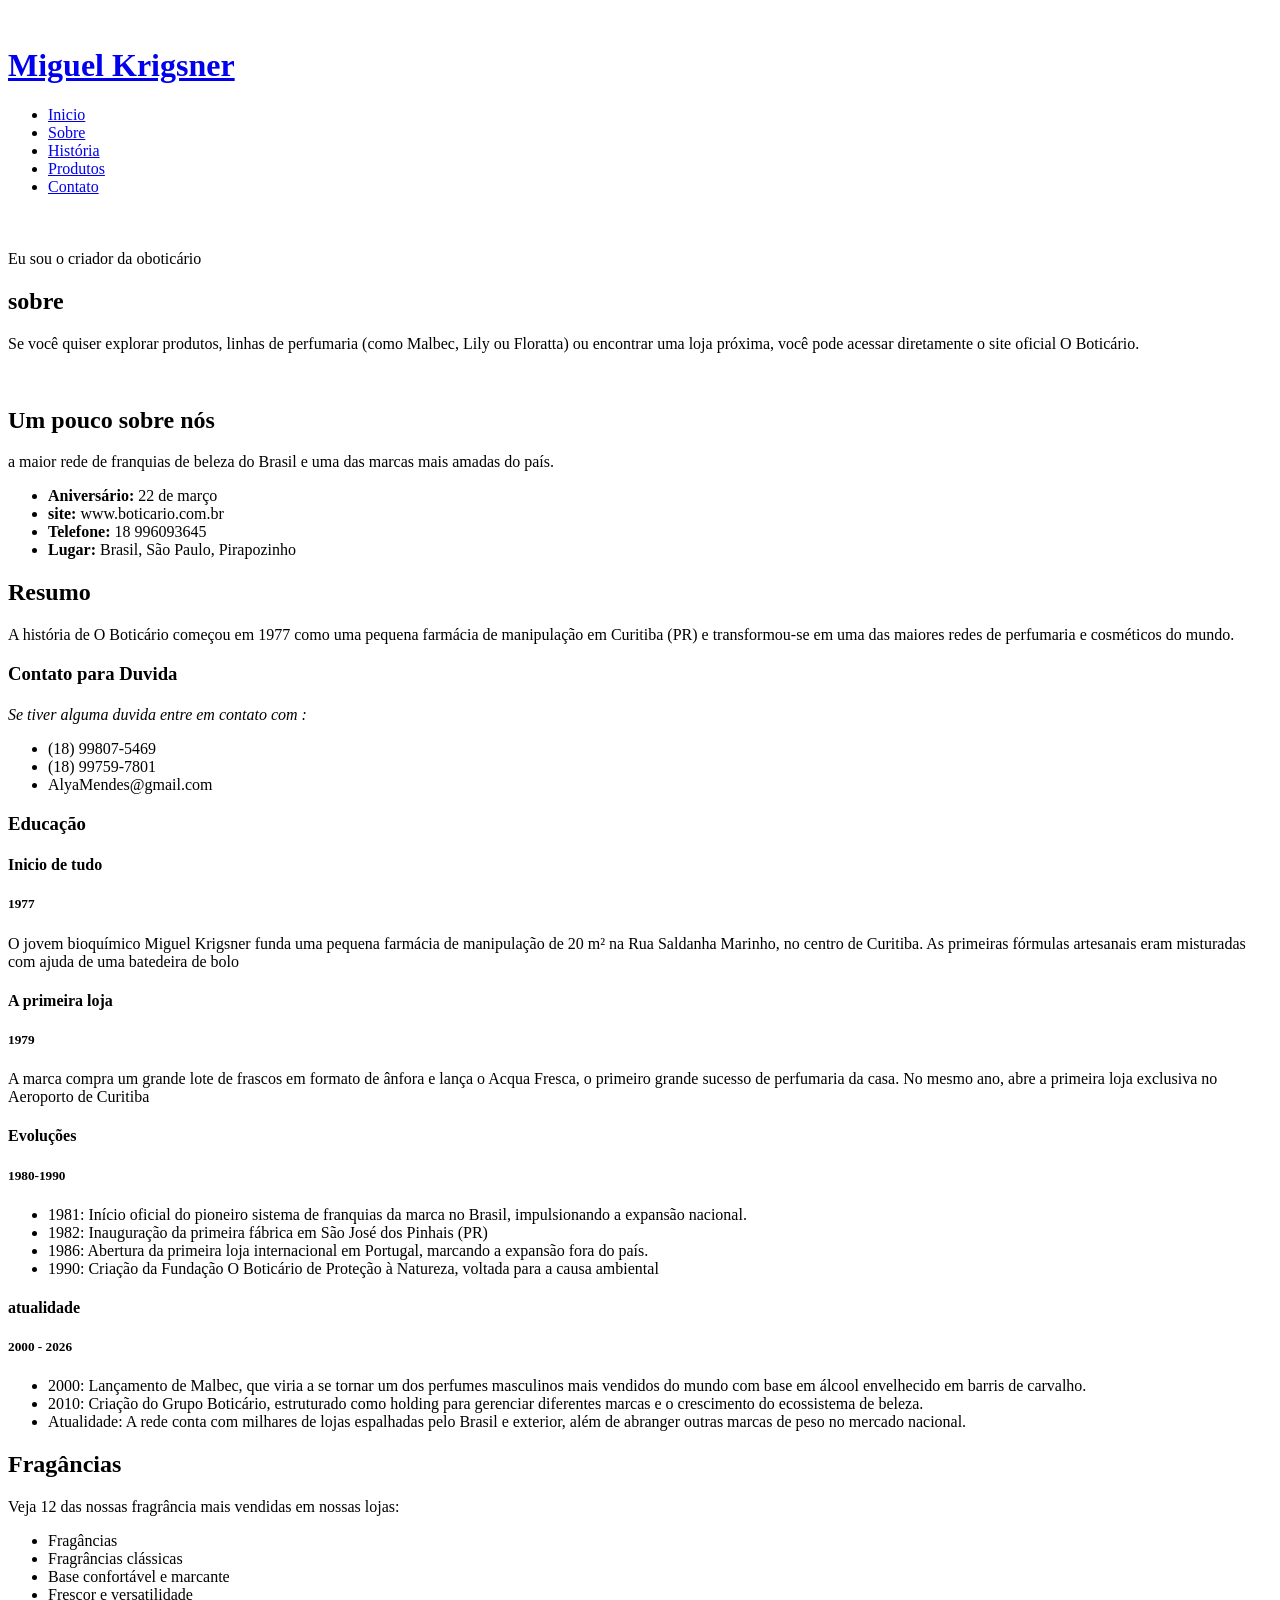
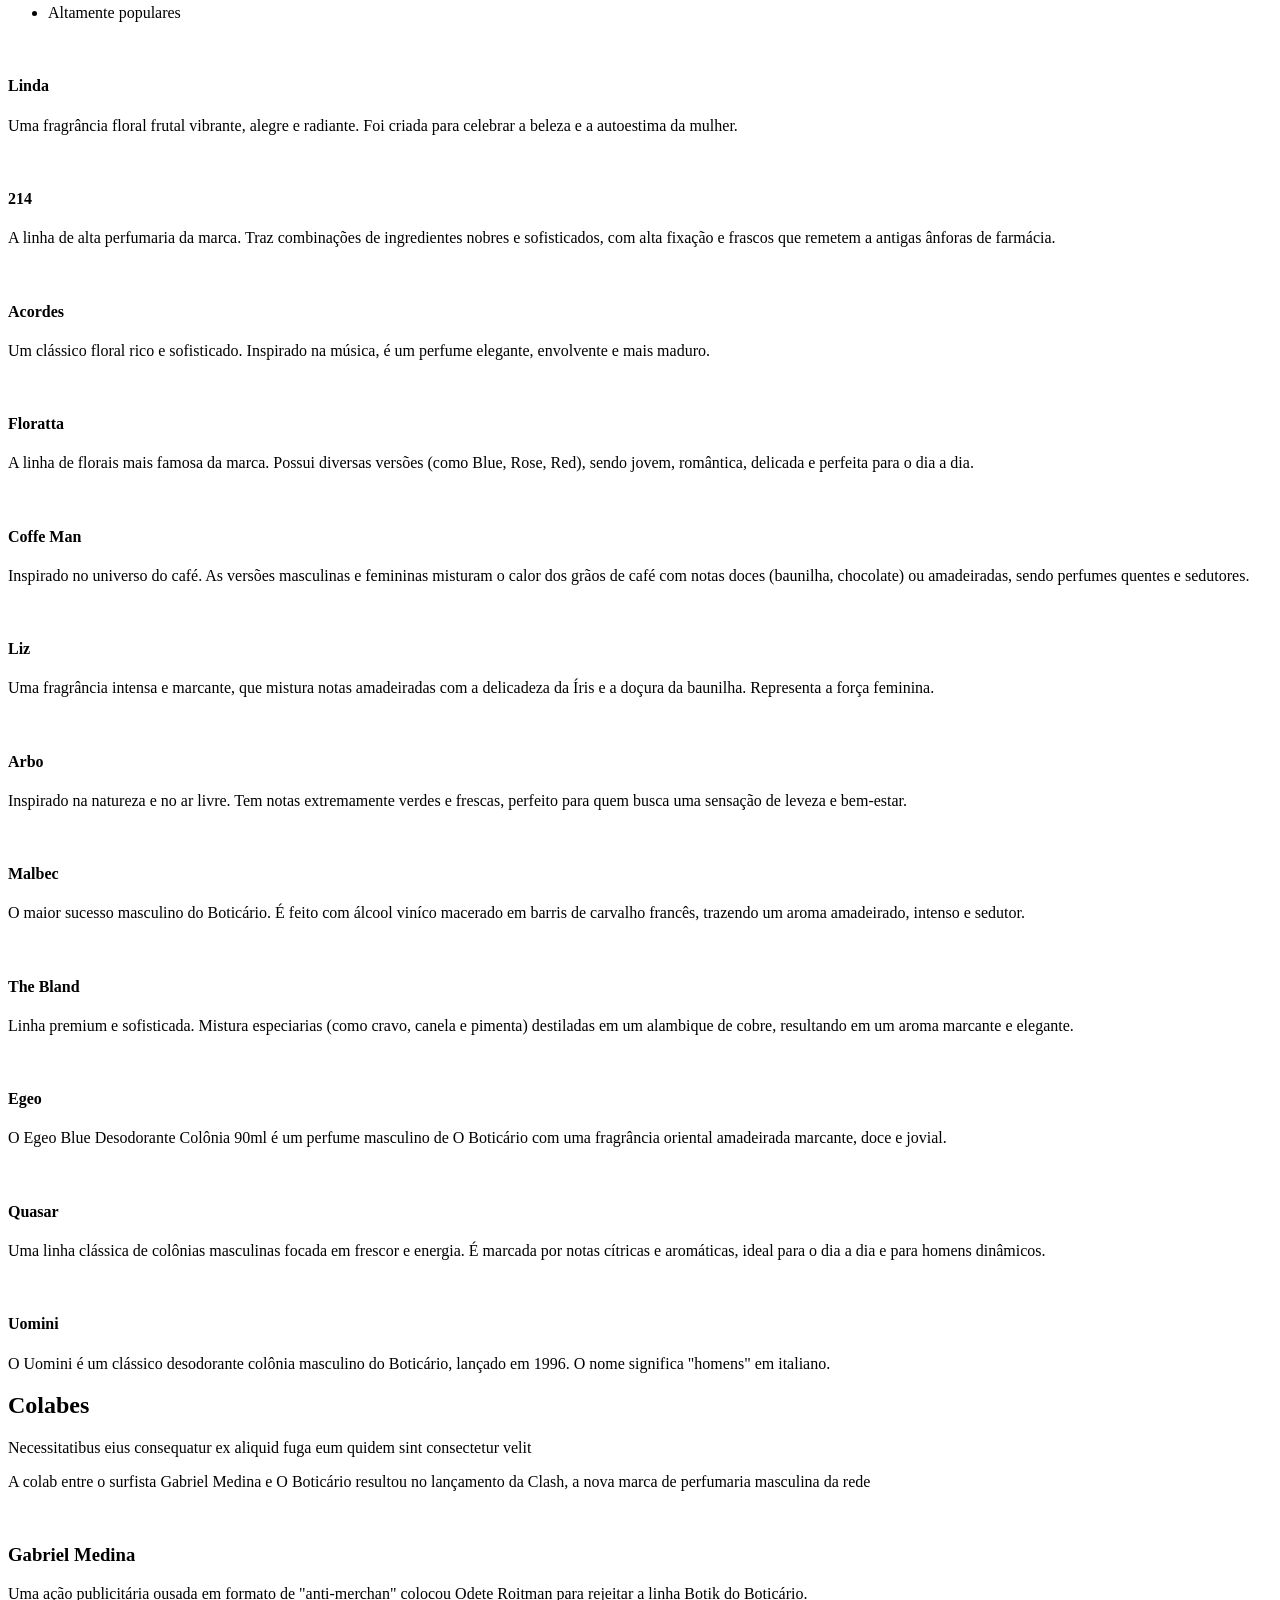
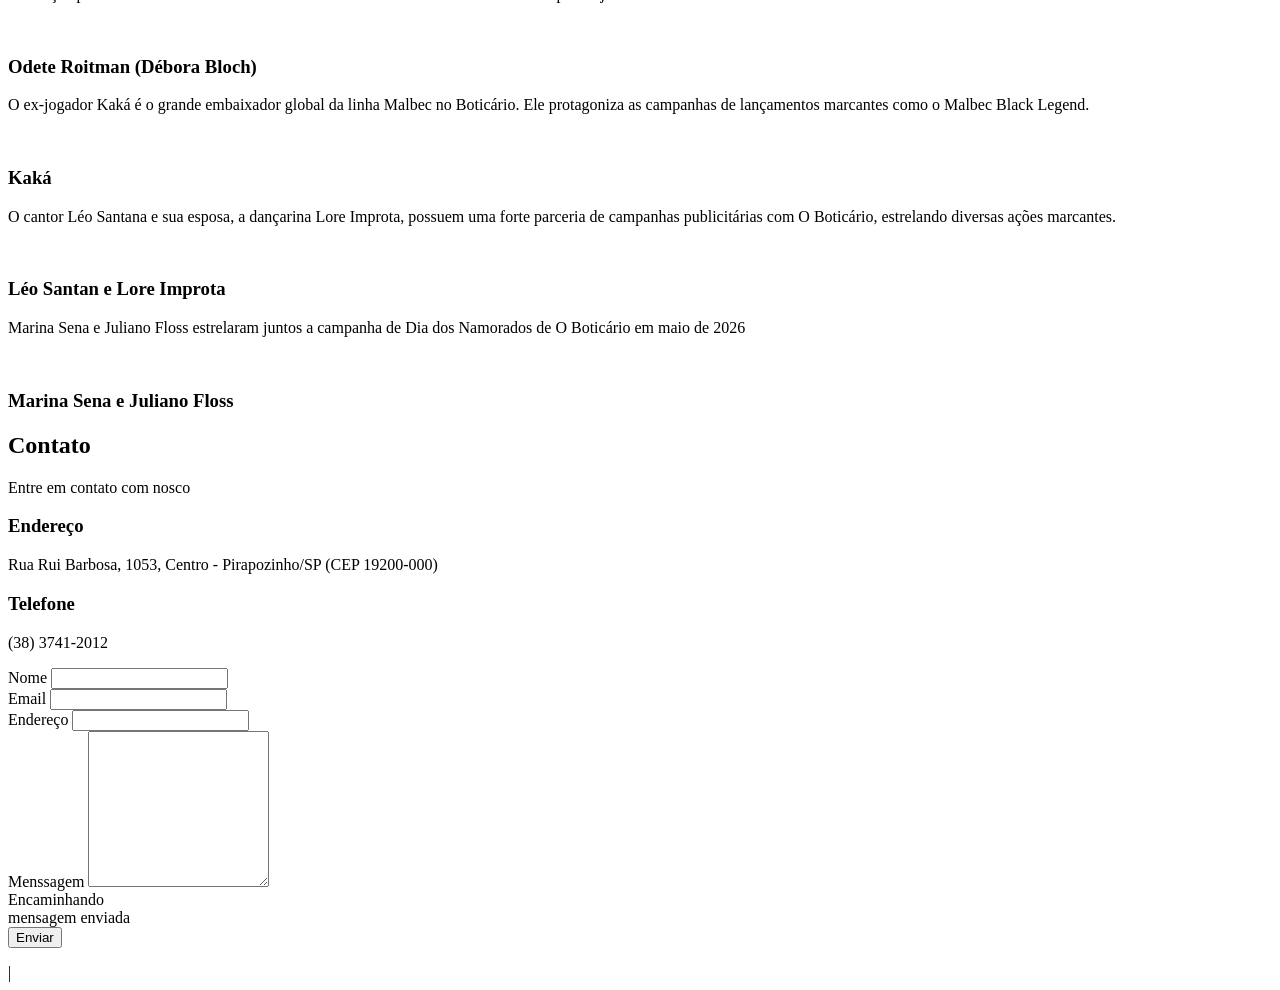
==== index.html @ 162bf4fb "f" ====
<!DOCTYPE html>
<html lang="en">

<head>
  <meta charset="utf-8">
  <meta content="width=device-width, initial-scale=1.0" name="viewport">
  <title>Oboticario</title>
  <meta content="" name="description">
  <meta content="" name="keywords">

  <!-- Favicons -->
  <link href="assets/img/favicon.png" rel="icon">
  <link href="assets/img/apple-touch-icon.png" rel="apple-touch-icon">

  <!-- Fonts -->
  <link href="https://fonts.googleapis.com" rel="preconnect">
  <link href="https://fonts.gstatic.com" rel="preconnect" crossorigin>
  <link href="https://fonts.googleapis.com/css2?family=Roboto:ital,wght@0,100;0,300;0,400;0,500;0,700;0,900;1,100;1,300;1,400;1,500;1,700;1,900&family=Poppins:ital,wght@0,100;0,200;0,300;0,400;0,500;0,600;0,700;0,800;0,900;1,100;1,200;1,300;1,400;1,500;1,600;1,700;1,800;1,900&family=Raleway:ital,wght@0,100;0,200;0,300;0,400;0,500;0,600;0,700;0,800;0,900;1,100;1,200;1,300;1,400;1,500;1,600;1,700;1,800;1,900&display=swap" rel="stylesheet">

  <!-- Vendor CSS Files -->
  <link href="assets/vendor/bootstrap/css/bootstrap.min.css" rel="stylesheet">
  <link href="assets/vendor/bootstrap-icons/bootstrap-icons.css" rel="stylesheet">
  <link href="assets/vendor/aos/aos.css" rel="stylesheet">
  <link href="assets/vendor/glightbox/css/glightbox.min.css" rel="stylesheet">
  <link href="assets/vendor/swiper/swiper-bundle.min.css" rel="stylesheet">

  <!-- Main CSS File -->
  <link href="assets/css/main.css" rel="stylesheet">

  <!-- =======================================================
  * Template Name: iPortfolio
  * Template URL: https://bootstrapmade.com/iportfolio-bootstrap-portfolio-websites-template/
  * Updated: Jun 29 2024 with Bootstrap v5.3.3
  * Author: BootstrapMade.com
  * License: https://bootstrapmade.com/license/
  ======================================================== -->
</head>

<body class="index-page">

  <header id="header" class="header dark-background d-flex flex-column">
    <i class="header-toggle d-xl-none bi bi-list"></i>

    <div class="profile-img">
      <img src="assets/img/my-profile-img.jpg" alt="" class="img-fluid rounded-circle">
    </div>

    <a href="index.html" class="logo d-flex align-items-center justify-content-center">
      <!-- Uncomment the line below if you also wish to use an image logo -->
      <!-- <img src="assets/img/logo.png" alt=""> -->
      <h1 class="sitename">Miguel Krigsner</h1>
    </a>

    <div class="social-links text-center">
      <a href="#" class="twitter"><i class="bi bi-twitter-x"></i></a>
      <a href="#" class="facebook"><i class="bi bi-facebook"></i></a>
      <a href="#" class="instagram"><i class="bi bi-instagram"></i></a>
      <a href="#" class="google-plus"><i class="bi bi-skype"></i></a>
      <a href="#" class="linkedin"><i class="bi bi-linkedin"></i></a>
    </div>

    <nav id="navmenu" class="navmenu">
      <ul>
        <li><a href="#hero" class="active"><i class="bi bi-house navicon"></i>Inicio</a></li>
        <li><a href="#about"><i class="bi bi-person navicon"></i> Sobre</a></li>
        <li><a href="#resume"><i class="bi bi-file-earmark-text navicon"></i> História</a></li>
        <li><a href="#portfolio"><i class="bi bi-images navicon"></i> Produtos</a></li>
        <li><a href="#contact"><i class="bi bi-envelope navicon"></i> Contato</a></li>
      </ul>
    </nav>

  </header>

  <main class="main">

    <!-- Hero Section -->
    <section id="hero" class="hero section dark-background">

      <img src="assets/img/hero-bg.jpg" alt="" data-aos="fade-in" class="">

      <div class="container" data-aos="fade-up" data-aos-delay="100">
        <h2></h2>
        <p>Eu sou <span class="typed" data-typed-items="">o criador da oboticário</span><span class="typed-cursor typed-cursor--blink" aria-hidden="true"></span><span class="typed-cursor typed-cursor--blink" aria-hidden="true"></span></p>
      </div>

    </section><!-- /Hero Section -->

    <!-- About Section -->
    <section id="about" class="about section">

      <!-- Section Title -->
      <div class="container section-title" data-aos="fade-up">
        <h2>sobre</h2>
        <p> Se você quiser explorar produtos, linhas de perfumaria (como Malbec, Lily ou Floratta) ou encontrar uma loja próxima, você pode acessar diretamente o site oficial O Boticário. </p>
      </div><!-- End Section Title -->

      <div class="container" data-aos="fade-up" data-aos-delay="100">

        <div class="row gy-4 justify-content-center">
          <div class="col-lg-4">
            <img src="assets/img/my-profile-img.jpg" class="img-fluid" alt="">
          </div>
          <div class="col-lg-8 content">
            <h2>Um pouco sobre nós</h2>
            <p class="fst-italic py-3">
              a maior rede de franquias de beleza do Brasil e uma das marcas mais amadas do país.
            </p>
            <div class="row">
              <div class="col-lg-6">
                <ul>
                  <li><i class="bi bi-chevron-right"></i> <strong>Aniversário:</strong> <span>22 de março</span></li>
                  <li><i class="bi bi-chevron-right"></i> <strong>site:</strong> <span>www.boticario.com.br</span></li>
                  <li><i class="bi bi-chevron-right"></i> <strong>Telefone:</strong> <span>18 996093645</span></li>
                  <li><i class="bi bi-chevron-right"></i> <strong>Lugar:</strong> <span>Brasil, São Paulo, Pirapozinho</span></li>
                </ul>
              </div>
              <div class="col-lg-6">
                
              </div>
            </div>
           
          </div>
        </div>

      </div>

    </section><!-- /About Section -->

    <!-- Stats Section -->
   <!-- /Stats Section -->

    <!-- Skills Section -->
    <section id="skills" class="skills section light-background">

      <!-- Section Title -->
      
      

        </div>

      </div>

    </section><!-- /Skills Section -->

    <!-- Resume Section -->
    <section id="resume" class="resume section">

      <!-- Section Title -->
      <div class="container section-title" data-aos="fade-up">
        <h2>Resumo</h2>
        <p>A história de O Boticário começou em 1977 como uma pequena farmácia de manipulação em Curitiba (PR) e transformou-se em uma das maiores redes de perfumaria e cosméticos do mundo.</p>
      </div><!-- End Section Title -->

      <div class="container">

        <div class="row">

          <div class="col-lg-6" data-aos="fade-up" data-aos-delay="100">
            <h3 class="resume-title">Contato para Duvida</h3>

            <div class="resume-item pb-0">
              <h4></h4>
              <p><em>Se tiver alguma duvida entre em contato com :</em></p>
              <ul>
                <li>(18) 99807-5469</li>
				  <li>(18) 99759-7801</li>
                <li>AlyaMendes@gmail.com</li>
              </ul>
            </div><!-- Edn Resume Item -->

            <h3 class="resume-title">Educação</h3>
            <div class="resume-item">
              <h4>Inicio de tudo</h4>
              <h5>1977</h5>
              
              <p>O jovem bioquímico Miguel Krigsner funda uma pequena farmácia de manipulação de 20 m² na Rua Saldanha Marinho, no centro de Curitiba. As primeiras fórmulas artesanais eram misturadas com ajuda de uma batedeira de bolo</p>
            </div><!-- Edn Resume Item -->

            <div class="resume-item">
              <h4>A primeira loja</h4>
              <h5>1979</h5>
              
              <p> A marca compra um grande lote de frascos em formato de ânfora e lança o Acqua Fresca, o primeiro grande sucesso de perfumaria da casa. No mesmo ano, abre a primeira loja exclusiva no Aeroporto de Curitiba</p>
            </div><!-- Edn Resume Item -->

          </div>

          <div class="col-lg-6" data-aos="fade-up" data-aos-delay="200">
           
            <div class="resume-item">
              <h4>Evoluções</h4>
              <h5>1980-1990</h5>
             
              <ul>
                <li>1981: Início oficial do pioneiro sistema de franquias da marca no Brasil, impulsionando a expansão nacional.</li>
                <li>1982: Inauguração da primeira fábrica em São José dos Pinhais (PR) </li>
                <li>1986: Abertura da primeira loja internacional em Portugal, marcando a expansão fora do país.</li>
                <li>1990: Criação da Fundação O Boticário de Proteção à Natureza, voltada para a causa ambiental</li>
              </ul>
            </div><!-- Edn Resume Item -->

            <div class="resume-item">
              <h4>atualidade</h4>
              <h5>2000 - 2026</h5>
              
              <ul>
                <li>2000: Lançamento de Malbec, que viria a se tornar um dos perfumes masculinos mais vendidos do mundo com base em álcool envelhecido em barris de carvalho.</li>
                <li>2010: Criação do Grupo Boticário, estruturado como holding para gerenciar diferentes marcas e o crescimento do ecossistema de beleza.</li>
                <li>Atualidade: A rede conta com milhares de lojas espalhadas pelo Brasil e exterior, além de abranger outras marcas de peso no mercado nacional.</li>
               
              </ul>
            </div><!-- Edn Resume Item -->

          </div>

        </div>

      </div>

    </section><!-- /Resume Section -->

    <!-- Portfolio Section -->
    <section id="portfolio" class="portfolio section light-background">

      <!-- Section Title -->
      <div class="container section-title" data-aos="fade-up">
        <h2>Fragâncias</h2>
        <p>Veja 12 das nossas fragrância mais vendidas em nossas lojas:</p>
      </div><!-- End Section Title -->

      <div class="container">

        <div class="isotope-layout" data-default-filter="*" data-layout="masonry" data-sort="original-order">

          <ul class="portfolio-filters isotope-filters" data-aos="fade-up" data-aos-delay="100">
            <li data-filter="*" class="filter-active">Fragâncias</li>
            <li data-filter=".filter-app">Fragrâncias clássicas</li>
            <li data-filter=".filter-product"> Base confortável e marcante</li>
            <li data-filter=".filter-branding">Frescor e versatilidade</li>
            <li data-filter=".filter-books">Altamente populares</li>
          </ul><!-- End Portfolio Filters -->

          <div class="row gy-4 isotope-container" data-aos="fade-up" data-aos-delay="200">

            <div class="col-lg-4 col-md-6 portfolio-item isotope-item filter-app">
              <div class="portfolio-content h-100">
                <img src="assets/img/portfolio/app-1.jpg" class="img-fluid" alt="">
                <div class="portfolio-info">
                  <h4>Linda</h4>
                  <p> Uma fragrância floral frutal vibrante, alegre e radiante. Foi criada para celebrar a beleza e a autoestima da mulher.</p>
                  <a href="assets/img/portfolio/app-1.jpg" title="App 1" data-gallery="portfolio-gallery-app" class="glightbox preview-link"><i class="bi bi-zoom-in"></i></a>
                  <a href="portfolio-details.html" title="More Details" class="details-link"><i class="bi bi-link-45deg"></i></a>
                </div>
              </div>
            </div><!-- End Portfolio Item -->

            <div class="col-lg-4 col-md-6 portfolio-item isotope-item filter-product">
              <div class="portfolio-content h-100">
                <img src="assets/img/portfolio/product-1.jpg" class="img-fluid" alt="">
                <div class="portfolio-info">
                  <h4>214</h4>
                  <p>A linha de alta perfumaria da marca. Traz combinações de ingredientes nobres e sofisticados, com alta fixação e frascos que remetem a antigas ânforas de farmácia.</p>
                  <a href="assets/img/portfolio/product-1.jpg" title="Product 1" data-gallery="portfolio-gallery-product" class="glightbox preview-link"><i class="bi bi-zoom-in"></i></a>
                  <a href="portfolio-details.html" title="More Details" class="details-link"><i class="bi bi-link-45deg"></i></a>
                </div>
              </div>
            </div><!-- End Portfolio Item -->

            <div class="col-lg-4 col-md-6 portfolio-item isotope-item filter-branding">
              <div class="portfolio-content h-100">
                <img src="assets/img/portfolio/branding-1.jpg" class="img-fluid" alt="">
                <div class="portfolio-info">
                  <h4>Acordes</h4>
                  <p>Um clássico floral rico e sofisticado. Inspirado na música, é um perfume elegante, envolvente e mais maduro.</p>
                  <a href="assets/img/portfolio/branding-1.jpg" title="Branding 1" data-gallery="portfolio-gallery-branding" class="glightbox preview-link"><i class="bi bi-zoom-in"></i></a>
                  <a href="portfolio-details.html" title="More Details" class="details-link"><i class="bi bi-link-45deg"></i></a>
                </div>
              </div>
            </div><!-- End Portfolio Item -->

            <div class="col-lg-4 col-md-6 portfolio-item isotope-item filter-books">
              <div class="portfolio-content h-100">
                <img src="assets/img/portfolio/books-1.jpg" class="img-fluid" alt="">
                <div class="portfolio-info">
                  <h4>Floratta</h4>
                  <p> A linha de florais mais famosa da marca. Possui diversas versões (como Blue, Rose, Red), sendo jovem, romântica, delicada e perfeita para o dia a dia.</p>
                  <a href="assets/img/portfolio/books-1.jpg" title="Branding 1" data-gallery="portfolio-gallery-book" class="glightbox preview-link"><i class="bi bi-zoom-in"></i></a>
                  <a href="portfolio-details.html" title="More Details" class="details-link"><i class="bi bi-link-45deg"></i></a>
                </div>
              </div>
            </div><!-- End Portfolio Item -->

            <div class="col-lg-4 col-md-6 portfolio-item isotope-item filter-app">
              <div class="portfolio-content h-100">
                <img src="assets/img/portfolio/app-2.jpg" class="img-fluid" alt="">
                <div class="portfolio-info">
                  <h4>Coffe Man</h4>
                  <p>Inspirado no universo do café. As versões masculinas e femininas misturam o calor dos grãos de café com notas doces (baunilha, chocolate) ou amadeiradas, sendo perfumes quentes e sedutores.</p>
                  <a href="assets/img/portfolio/app-2.jpg" title="App 2" data-gallery="portfolio-gallery-app" class="glightbox preview-link"><i class="bi bi-zoom-in"></i></a>
                  <a href="portfolio-details.html" title="More Details" class="details-link"><i class="bi bi-link-45deg"></i></a>
                </div>
              </div>
            </div><!-- End Portfolio Item -->

            <div class="col-lg-4 col-md-6 portfolio-item isotope-item filter-product">
              <div class="portfolio-content h-100">
                <img src="assets/img/portfolio/product-2.jpg" class="img-fluid" alt="">
                <div class="portfolio-info">
                  <h4>Liz</h4>
                  <p>Uma fragrância intensa e marcante, que mistura notas amadeiradas com a delicadeza da Íris e a doçura da baunilha. Representa a força feminina.</p>
                  <a href="assets/img/portfolio/product-2.jpg" title="Product 2" data-gallery="portfolio-gallery-product" class="glightbox preview-link"><i class="bi bi-zoom-in"></i></a>
                  <a href="portfolio-details.html" title="More Details" class="details-link"><i class="bi bi-link-45deg"></i></a>
                </div>
              </div>
            </div><!-- End Portfolio Item -->

            <div class="col-lg-4 col-md-6 portfolio-item isotope-item filter-branding">
              <div class="portfolio-content h-100">
                <img src="assets/img/portfolio/branding-2.jpg" class="img-fluid" alt="">
                <div class="portfolio-info">
                  <h4>Arbo</h4>
                  <p>Inspirado na natureza e no ar livre. Tem notas extremamente verdes e frescas, perfeito para quem busca uma sensação de leveza e bem-estar.</p>
                  <a href="assets/img/portfolio/branding-2.jpg" title="Branding 2" data-gallery="portfolio-gallery-branding" class="glightbox preview-link"><i class="bi bi-zoom-in"></i></a>
                  <a href="portfolio-details.html" title="More Details" class="details-link"><i class="bi bi-link-45deg"></i></a>
                </div>
              </div>
            </div><!-- End Portfolio Item -->

            <div class="col-lg-4 col-md-6 portfolio-item isotope-item filter-books">
              <div class="portfolio-content h-100">
                <img src="assets/img/portfolio/books-2.jpg" class="img-fluid" alt="">
                <div class="portfolio-info">
                  <h4>Malbec</h4>
                  <p>O maior sucesso masculino do Boticário. É feito com álcool viníco macerado em barris de carvalho francês, trazendo um aroma amadeirado, intenso e sedutor.</p>
                  <a href="assets/img/portfolio/books-2.jpg" title="Branding 2" data-gallery="portfolio-gallery-book" class="glightbox preview-link"><i class="bi bi-zoom-in"></i></a>
                  <a href="portfolio-details.html" title="More Details" class="details-link"><i class="bi bi-link-45deg"></i></a>
                </div>
              </div>
            </div><!-- End Portfolio Item -->

            <div class="col-lg-4 col-md-6 portfolio-item isotope-item filter-app">
              <div class="portfolio-content h-100">
                <img src="assets/img/portfolio/app-3.jpg" class="img-fluid" alt="">
                <div class="portfolio-info">
                  <h4>The Bland</h4>
                  <p> Linha premium e sofisticada. Mistura especiarias (como cravo, canela e pimenta) destiladas em um alambique de cobre, resultando em um aroma marcante e elegante.</p>
                  <a href="assets/img/portfolio/app-3.jpg" title="App 3" data-gallery="portfolio-gallery-app" class="glightbox preview-link"><i class="bi bi-zoom-in"></i></a>
                  <a href="portfolio-details.html" title="More Details" class="details-link"><i class="bi bi-link-45deg"></i></a>
                </div>
              </div>
            </div><!-- End Portfolio Item -->

            <div class="col-lg-4 col-md-6 portfolio-item isotope-item filter-product">
              <div class="portfolio-content h-100">
                <img src="assets/img/portfolio/product-3.jpg" class="img-fluid" alt="">
                <div class="portfolio-info">
                  <h4>Egeo</h4>
                  <p>O Egeo Blue Desodorante Colônia 90ml é um perfume masculino de O Boticário com uma fragrância oriental amadeirada marcante, doce e jovial.</p>
                  <a href="assets/img/portfolio/product-3.jpg" title="Product 3" data-gallery="portfolio-gallery-product" class="glightbox preview-link"><i class="bi bi-zoom-in"></i></a>
                  <a href="portfolio-details.html" title="More Details" class="details-link"><i class="bi bi-link-45deg"></i></a>
                </div>
              </div>
            </div><!-- End Portfolio Item -->

            <div class="col-lg-4 col-md-6 portfolio-item isotope-item filter-branding">
              <div class="portfolio-content h-100">
                <img src="assets/img/portfolio/branding-3.jpg" class="img-fluid" alt="">
                <div class="portfolio-info">
                  <h4>Quasar</h4>
                  <p>Uma linha clássica de colônias masculinas focada em frescor e energia. É marcada por notas cítricas e aromáticas, ideal para o dia a dia e para homens dinâmicos.</p>
                  <a href="assets/img/portfolio/branding-3.jpg" title="Branding 2" data-gallery="portfolio-gallery-branding" class="glightbox preview-link"><i class="bi bi-zoom-in"></i></a>
                  <a href="portfolio-details.html" title="More Details" class="details-link"><i class="bi bi-link-45deg"></i></a>
                </div>
              </div>
            </div><!-- End Portfolio Item -->

            <div class="col-lg-4 col-md-6 portfolio-item isotope-item filter-books">
              <div class="portfolio-content h-100">
                <img src="assets/img/portfolio/books-3.jpg" class="img-fluid" alt="">
                <div class="portfolio-info">
                  <h4>Uomini</h4>
                  <p>O Uomini é um clássico desodorante colônia masculino do Boticário, lançado em 1996. O nome significa "homens" em italiano.</p>
                  <a href="assets/img/portfolio/books-3.jpg" title="Branding 3" data-gallery="portfolio-gallery-book" class="glightbox preview-link"><i class="bi bi-zoom-in"></i></a>
                  <a href="portfolio-details.html" title="More Details" class="details-link"><i class="bi bi-link-45deg"></i></a>
                </div>
              </div>
            </div><!-- End Portfolio Item -->

          </div><!-- End Portfolio Container -->

        </div>

      </div>

    </section><!-- /Portfolio Section -->

    <!-- Services Section -->
  <!-- /Services Section -->

    <!-- Testimonials Section -->
    <section id="testimonials" class="testimonials section light-background">

      <!-- Section Title -->
      <div class="container section-title" data-aos="fade-up">
        <h2>Colabes</h2>
        <p>Necessitatibus eius consequatur ex aliquid fuga eum quidem sint consectetur velit</p>
      </div><!-- End Section Title -->

      <div class="container" data-aos="fade-up" data-aos-delay="100">

        <div class="swiper init-swiper">
          <script type="application/json" class="swiper-config">
            {
              "loop": true,
              "speed": 600,
              "autoplay": {
                "delay": 5000
              },
              "slidesPerView": "auto",
              "pagination": {
                "el": ".swiper-pagination",
                "type": "bullets",
                "clickable": true
              },
              "breakpoints": {
                "320": {
                  "slidesPerView": 1,
                  "spaceBetween": 40
                },
                "1200": {
                  "slidesPerView": 3,
                  "spaceBetween": 1
                }
              }
            }
          </script>
          <div class="swiper-wrapper">

            <div class="swiper-slide">
              <div class="testimonial-item">
                <p>
                  <i class="bi bi-quote quote-icon-left"></i>
                  <span>A colab entre o surfista Gabriel Medina e O Boticário resultou no lançamento da Clash, a nova marca de perfumaria masculina da rede</span>
                  <i class="bi bi-quote quote-icon-right"></i>
                </p>
                <img src="assets/img/testimonials/testimonials-1.jpg" class="testimonial-img" alt="">
                <h3>Gabriel Medina</h3>
              
              </div>
            </div><!-- End testimonial item -->

            <div class="swiper-slide">
              <div class="testimonial-item">
                <p>
                  <i class="bi bi-quote quote-icon-left"></i>
                  <span>Uma ação publicitária ousada em formato de "anti-merchan" colocou Odete Roitman para rejeitar a linha Botik do Boticário.</span>
                  <i class="bi bi-quote quote-icon-right"></i>
                </p>
                <img src="assets/img/testimonials/testimonials-2.jpg" class="testimonial-img" alt="">
                <h3>Odete Roitman (Débora Bloch)</h3>
                
              </div>
            </div><!-- End testimonial item -->

            <div class="swiper-slide">
              <div class="testimonial-item">
                <p>
                  <i class="bi bi-quote quote-icon-left"></i>
                  <span> O ex-jogador Kaká é o grande embaixador global da linha Malbec no Boticário. Ele protagoniza as campanhas de lançamentos marcantes como o Malbec Black Legend.</span>
                  <i class="bi bi-quote quote-icon-right"></i>
                </p>
                <img src="assets/img/testimonials/testimonials-3.jpg" class="testimonial-img" alt="">
                <h3> Kaká</h3>
                
              </div>
            </div><!-- End testimonial item -->

            <div class="swiper-slide">
              <div class="testimonial-item">
                <p>
                  <i class="bi bi-quote quote-icon-left"></i>
                  <span>O cantor Léo Santana e sua esposa, a dançarina Lore Improta, possuem uma forte parceria de campanhas publicitárias com O Boticário, estrelando diversas ações marcantes.				  </span>
                  <i class="bi bi-quote quote-icon-right"></i>
                </p>
                <img src="assets/img/testimonials/testimonials-4.jpg" class="testimonial-img" alt="">
                <h3>Léo Santan e Lore Improta</h3>
               
              </div>
            </div><!-- End testimonial item -->

            <div class="swiper-slide">
              <div class="testimonial-item">
                <p>
                  <i class="bi bi-quote quote-icon-left"></i>
                  <span>Marina Sena e Juliano Floss estrelaram juntos a campanha de Dia dos Namorados de O Boticário em maio de 2026</span>
                  <i class="bi bi-quote quote-icon-right"></i>
                </p>
                <img src="assets/img/testimonials/testimonials-5.jpg" class="testimonial-img" alt="">
                <h3>Marina Sena e Juliano Floss</h3>
                
              </div>
            </div><!-- End testimonial item -->

          </div>
          <div class="swiper-pagination"></div>
        </div>

      </div>

    </section><!-- /Testimonials Section -->

    <!-- Contact Section -->
    <section id="contact" class="contact section">

      <!-- Section Title -->
      <div class="container section-title" data-aos="fade-up">
        <h2>Contato</h2>
        <p> Entre em contato com nosco</p>
      </div><!-- End Section Title -->

      <div class="container" data-aos="fade-up" data-aos-delay="100">

        <div class="row gy-4">

          <div class="col-lg-5">

            <div class="info-wrap">
              <div class="info-item d-flex" data-aos="fade-up" data-aos-delay="200">
                <i class="bi bi-geo-alt flex-shrink-0"></i>
                <div>
                  <h3>Endereço</h3>
                  <p> Rua Rui Barbosa, 1053, Centro - Pirapozinho/SP (CEP 19200-000)</p>
                </div>
              </div><!-- End Info Item -->

              <div class="info-item d-flex" data-aos="fade-up" data-aos-delay="300">
                <i class="bi bi-telephone flex-shrink-0"></i>
                <div>
                  <h3>Telefone</h3>
                  <p>(38) 3741-2012</p>
                </div>
              </div><!-- End Info Item -->


             
            </div>
          </div>

          <div class="col-lg-7">
            <form action="forms/contact.php" method="post" class="php-email-form" data-aos="fade-up" data-aos-delay="200">
              <div class="row gy-4">

                <div class="col-md-6">
                  <label for="name-field" class="pb-2">Nome</label>
                  <input type="text" name="name" id="name-field" class="form-control" required="">
                </div>

                <div class="col-md-6">
                  <label for="email-field" class="pb-2">Email</label>
                  <input type="email" class="form-control" name="email" id="email-field" required="">
                </div>

                <div class="col-md-12">
                  <label for="subject-field" class="pb-2">Endereço</label>
                  <input type="text" class="form-control" name="subject" id="subject-field" required="">
                </div>

                <div class="col-md-12">
                  <label for="message-field" class="pb-2">Menssagem</label>
                  <textarea class="form-control" name="message" rows="10" id="message-field" required=""></textarea>
                </div>

                <div class="col-md-12 text-center">
                  <div class="loading">Encaminhando</div>
                  <div class="error-message">mensagem enviada</div>
                  <div class="sent-message"></div>

                  <button type="submit">Enviar</button>
                </div>

              </div>
            </form>
          </div><!-- End Contact Form -->

        </div>

      </div>

    </section><!-- /Contact Section -->

  </main>

  <footer id="footer" class="footer position-relative light-background">

    <div class="container">
      <div class="copyright text-center ">
        <p> <span></span> <strong class="px-1 sitename"></strong> <span></span></p>
      </div>
      <div class="credits">
        <!-- All the links in the footer should remain intact. -->
        <!-- You can delete the links only if you've purchased the pro version. -->
        <!-- Licensing information: https://bootstrapmade.com/license/ -->
        <!-- Purchase the pro version with working PHP/AJAX contact form: [buy-url] -->
       <a href="https://bootstrapmade.com/"></a> | <a href="https://bootstrapmade.com/tools/"></a>
      </div>
    </div>

  </footer>

  <!-- Scroll Top -->
  <a href="#" id="scroll-top" class="scroll-top d-flex align-items-center justify-content-center"><i class="bi bi-arrow-up-short"></i></a>

  <!-- Preloader -->
  <div id="preloader"></div>

  <!-- Vendor JS Files -->
  <script src="assets/vendor/bootstrap/js/bootstrap.bundle.min.js"></script>
  <script src="assets/vendor/php-email-form/validate.js"></script>
  <script src="assets/vendor/aos/aos.js"></script>
  <script src="assets/vendor/typed.js/typed.umd.js"></script>
  <script src="assets/vendor/purecounter/purecounter_vanilla.js"></script>
  <script src="assets/vendor/waypoints/noframework.waypoints.js"></script>
  <script src="assets/vendor/glightbox/js/glightbox.min.js"></script>
  <script src="assets/vendor/imagesloaded/imagesloaded.pkgd.min.js"></script>
  <script src="assets/vendor/isotope-layout/isotope.pkgd.min.js"></script>
  <script src="assets/vendor/swiper/swiper-bundle.min.js"></script>

  <!-- Main JS File -->
  <script src="assets/js/main.js"></script>

</body>

</html>
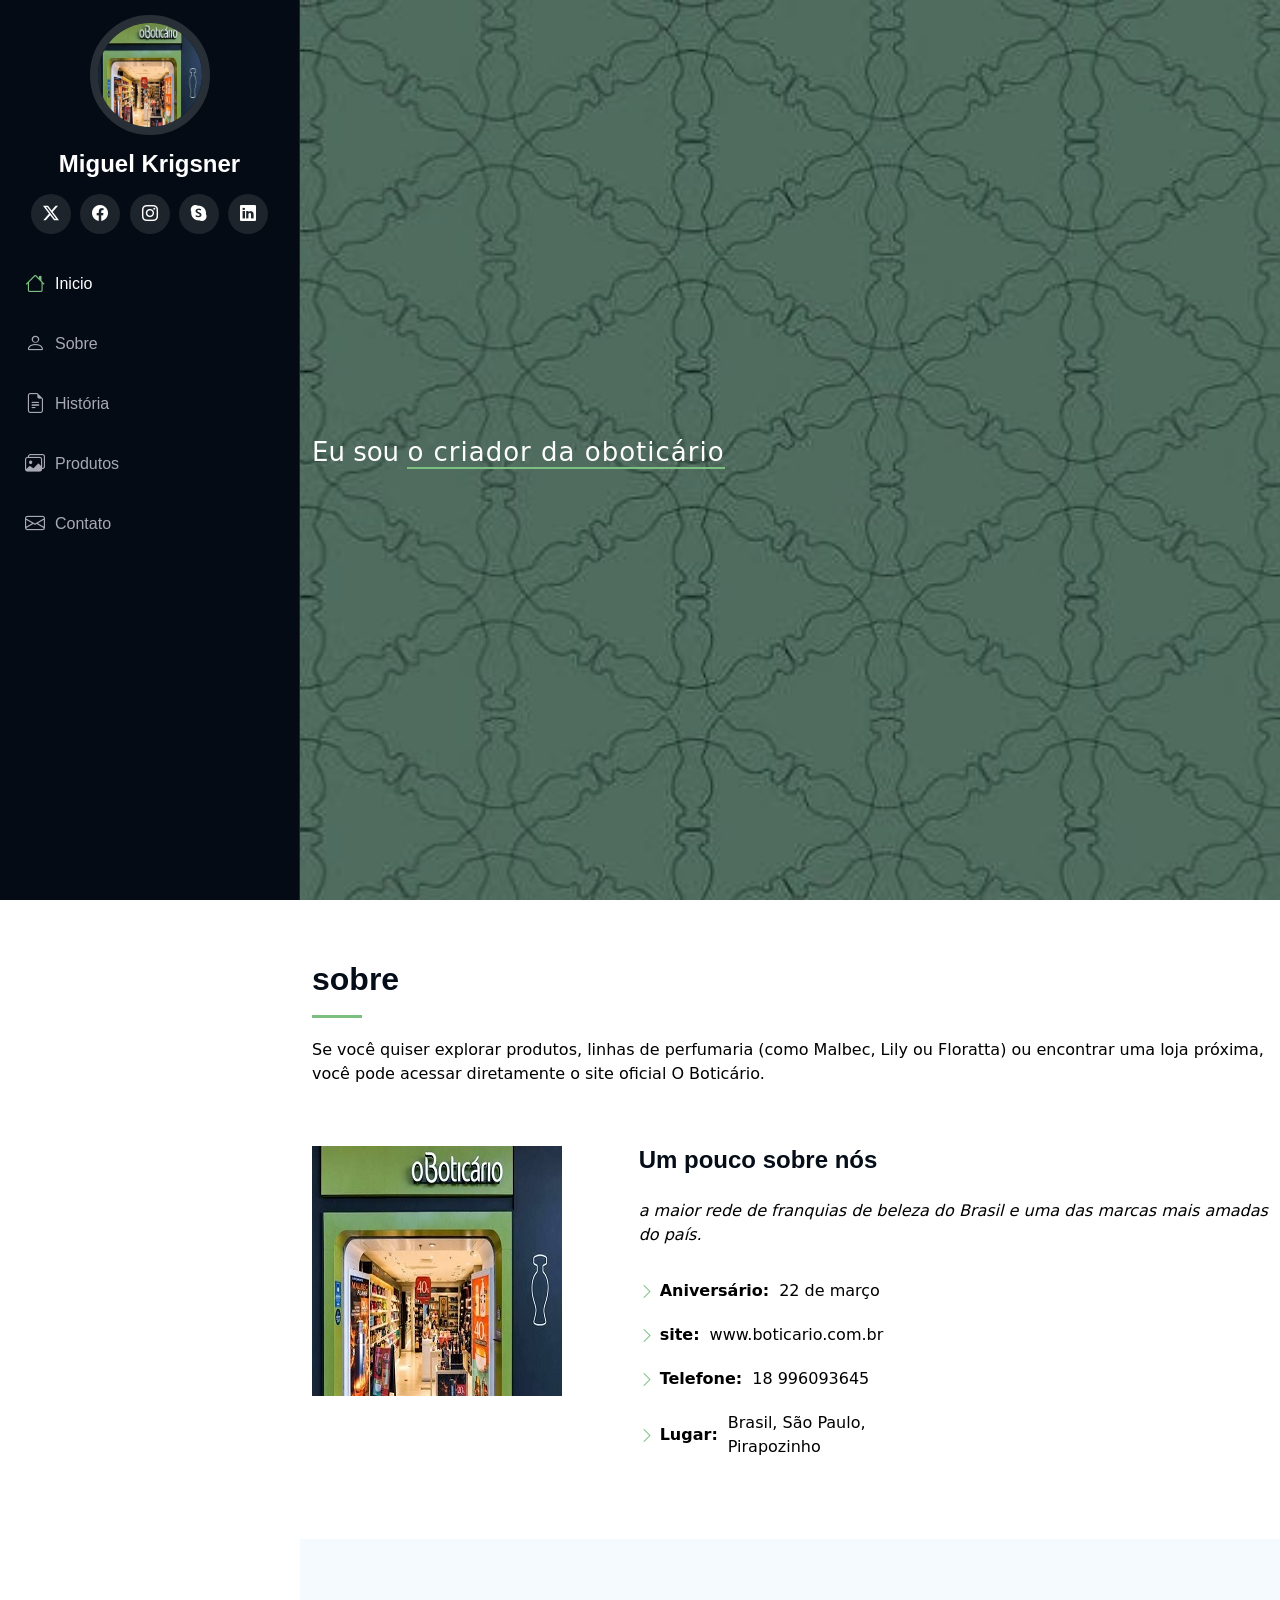
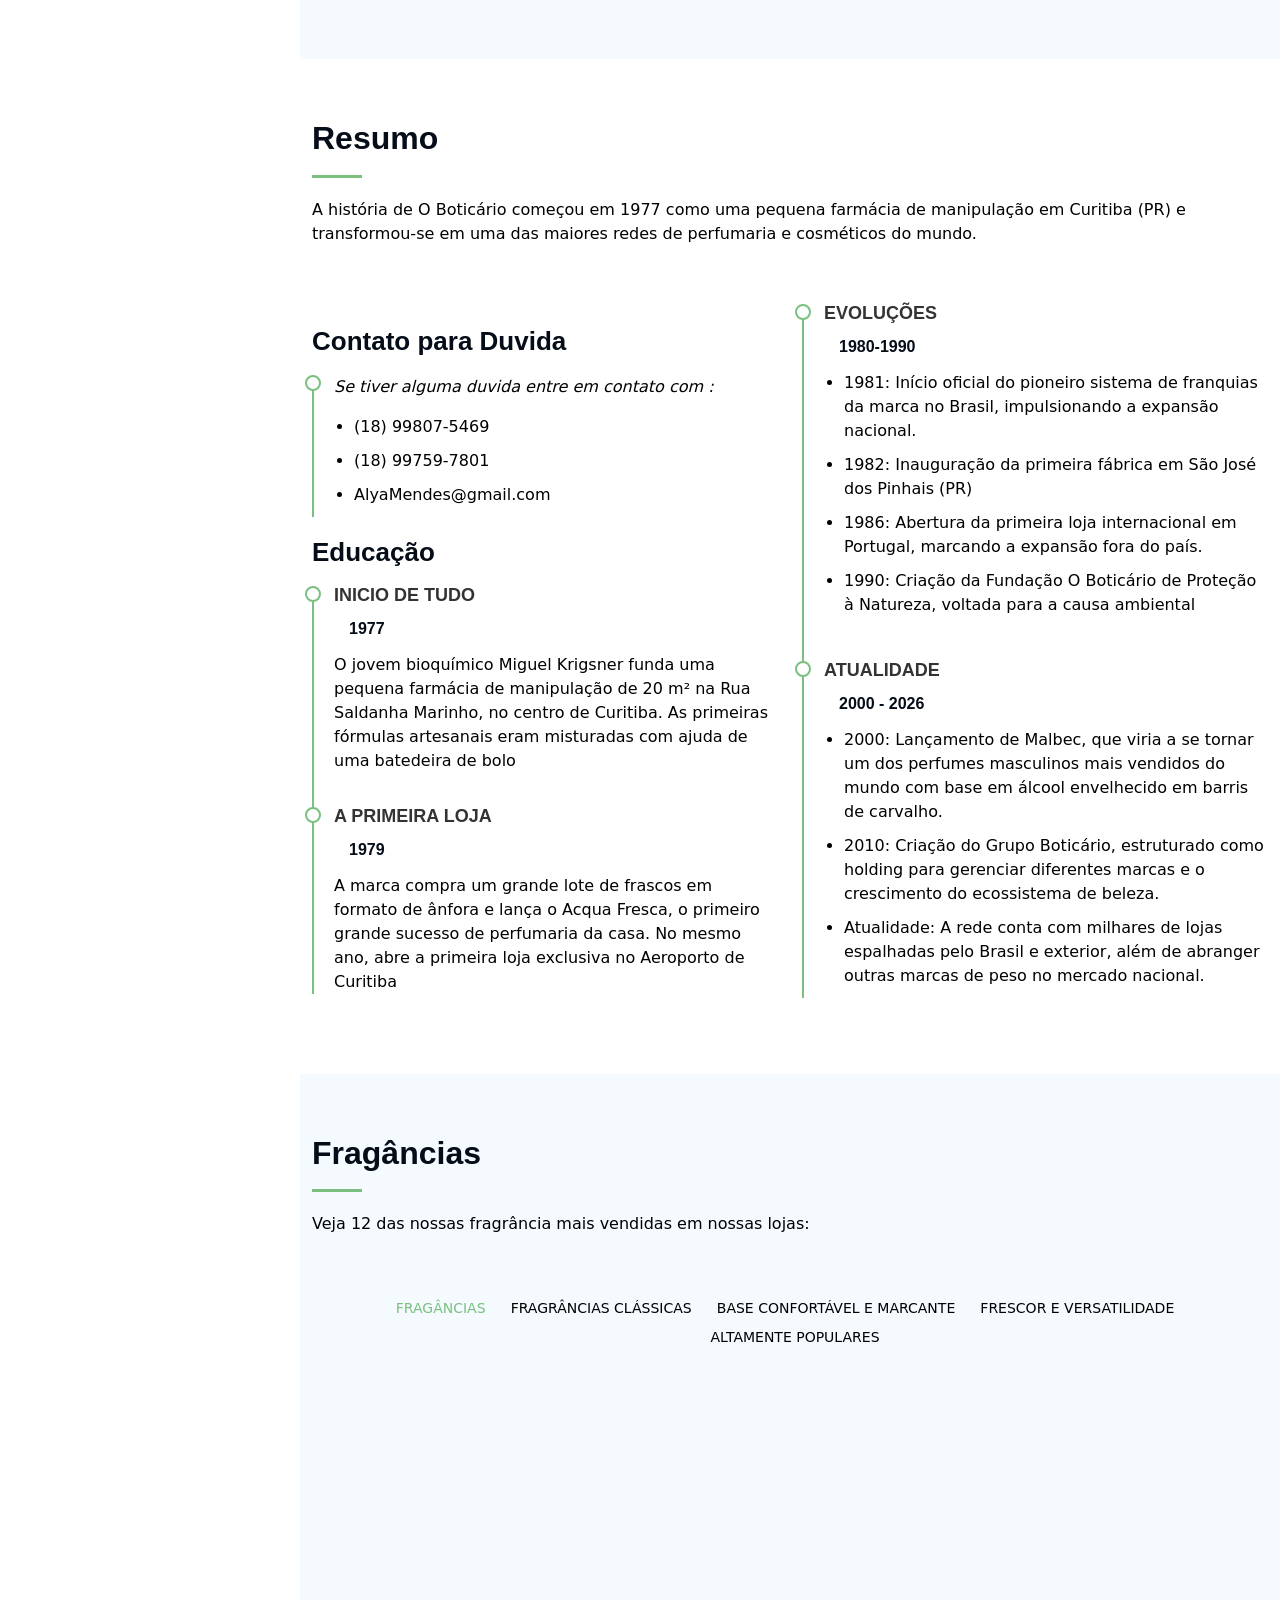
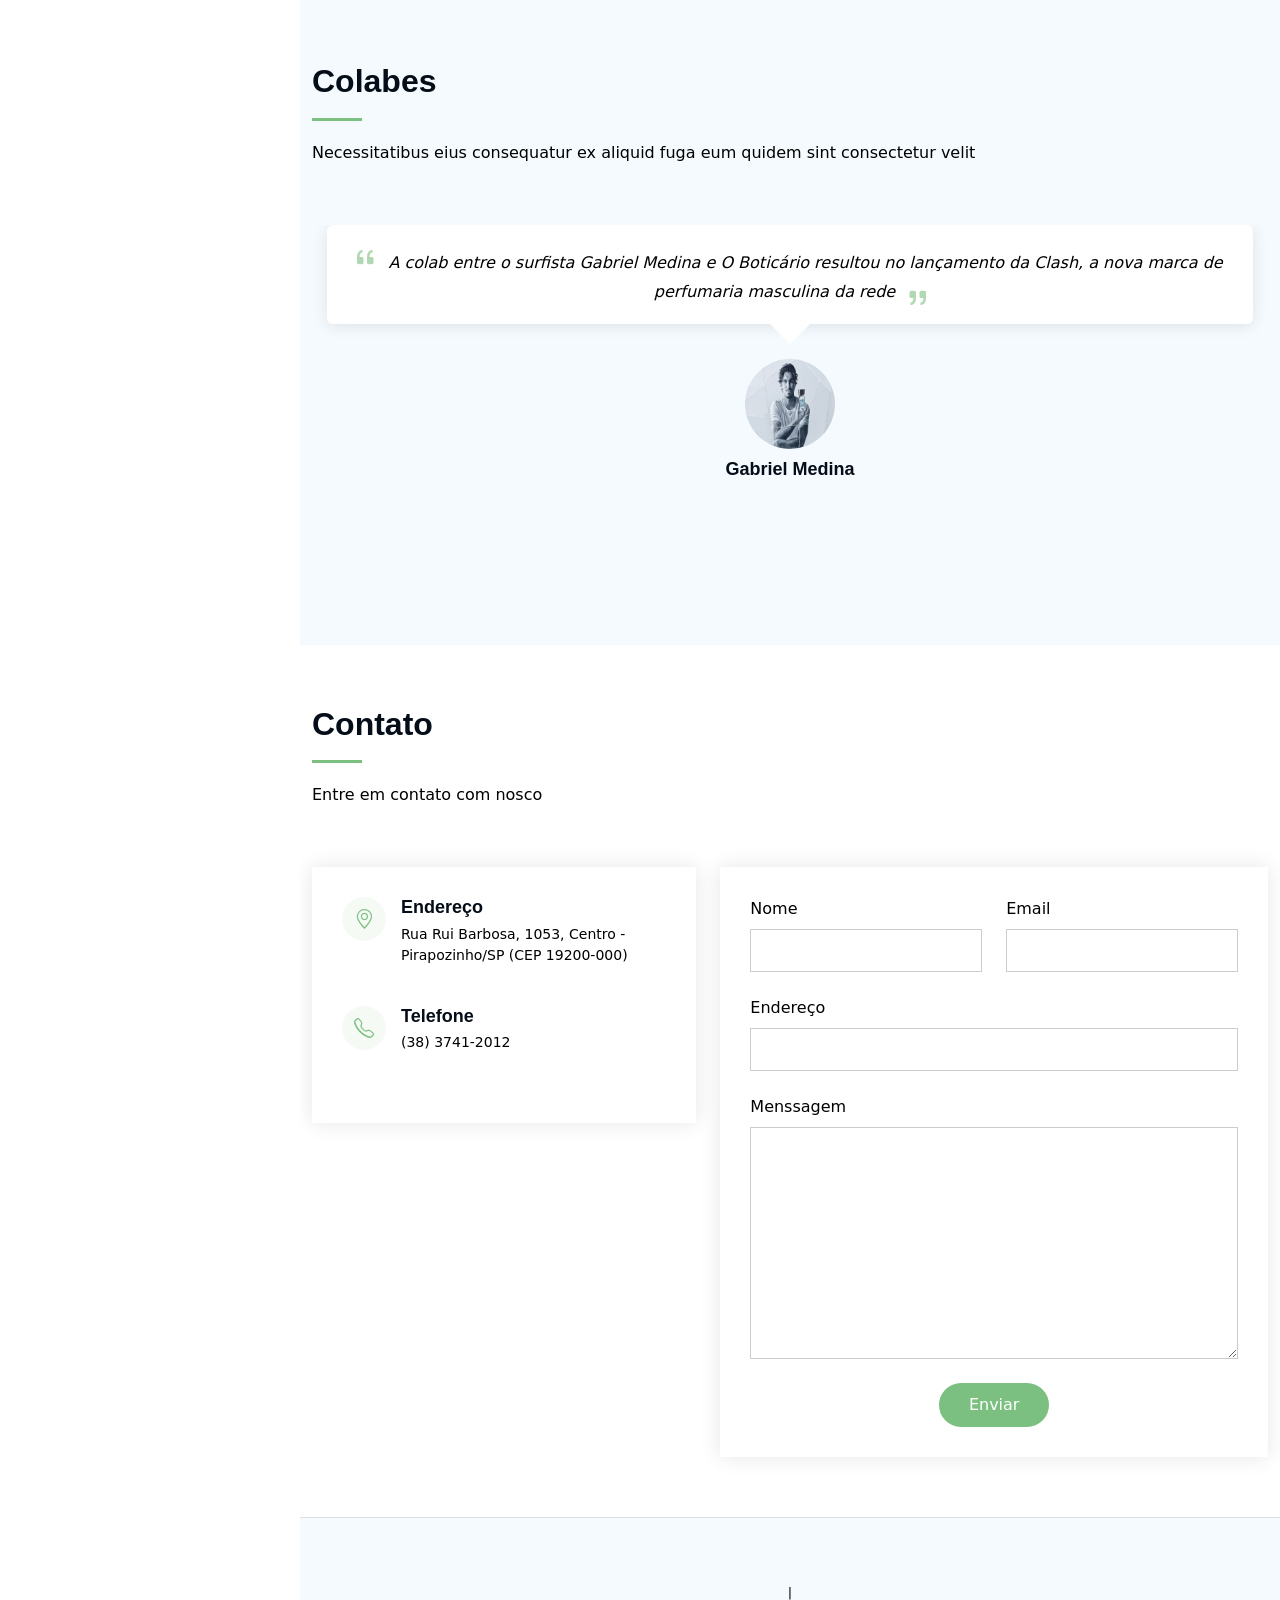
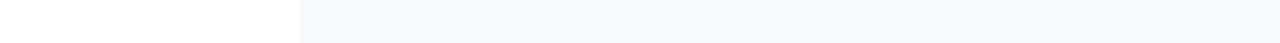
==== commit 8ea9176c: "a" ====
--- a/index.html
+++ b/index.html
@@ -9,8 +9,8 @@
   <meta content="" name="keywords">
 
   <!-- Favicons -->
-  <link href="assets/img/favicon.png" rel="icon">
-  <link href="assets/img/apple-touch-icon.png" rel="apple-touch-icon">
+  <link href="img/favicon.png" rel="icon">
+  <link href="img/apple-touch-icon.png" rel="apple-touch-icon">
 
   <!-- Fonts -->
   <link href="https://fonts.googleapis.com" rel="preconnect">
@@ -18,14 +18,14 @@
   <link href="https://fonts.googleapis.com/css2?family=Roboto:ital,wght@0,100;0,300;0,400;0,500;0,700;0,900;1,100;1,300;1,400;1,500;1,700;1,900&family=Poppins:ital,wght@0,100;0,200;0,300;0,400;0,500;0,600;0,700;0,800;0,900;1,100;1,200;1,300;1,400;1,500;1,600;1,700;1,800;1,900&family=Raleway:ital,wght@0,100;0,200;0,300;0,400;0,500;0,600;0,700;0,800;0,900;1,100;1,200;1,300;1,400;1,500;1,600;1,700;1,800;1,900&display=swap" rel="stylesheet">
 
   <!-- Vendor CSS Files -->
-  <link href="assets/vendor/bootstrap/css/bootstrap.min.css" rel="stylesheet">
-  <link href="assets/vendor/bootstrap-icons/bootstrap-icons.css" rel="stylesheet">
-  <link href="assets/vendor/aos/aos.css" rel="stylesheet">
-  <link href="assets/vendor/glightbox/css/glightbox.min.css" rel="stylesheet">
-  <link href="assets/vendor/swiper/swiper-bundle.min.css" rel="stylesheet">
+  <link href="vendor/bootstrap/css/bootstrap.min.css" rel="stylesheet">
+  <link href="vendor/bootstrap-icons/bootstrap-icons.css" rel="stylesheet">
+  <link href="vendor/aos/aos.css" rel="stylesheet">
+  <link href="vendor/glightbox/css/glightbox.min.css" rel="stylesheet">
+  <link href="vendor/swiper/swiper-bundle.min.css" rel="stylesheet">
 
   <!-- Main CSS File -->
-  <link href="assets/css/main.css" rel="stylesheet">
+  <link href="css/main.css" rel="stylesheet">
 
   <!-- =======================================================
   * Template Name: iPortfolio
@@ -42,12 +42,12 @@
     <i class="header-toggle d-xl-none bi bi-list"></i>
 
     <div class="profile-img">
-      <img src="assets/img/my-profile-img.jpg" alt="" class="img-fluid rounded-circle">
+      <img src="img/my-profile-img.jpg" alt="" class="img-fluid rounded-circle">
     </div>
 
     <a href="index.html" class="logo d-flex align-items-center justify-content-center">
       <!-- Uncomment the line below if you also wish to use an image logo -->
-      <!-- <img src="assets/img/logo.png" alt=""> -->
+      <!-- <img src="img/logo.png" alt=""> -->
       <h1 class="sitename">Miguel Krigsner</h1>
     </a>
 
@@ -76,7 +76,7 @@
     <!-- Hero Section -->
     <section id="hero" class="hero section dark-background">
 
-      <img src="assets/img/hero-bg.jpg" alt="" data-aos="fade-in" class="">
+      <img src="img/hero-bg.jpg" alt="" data-aos="fade-in" class="">
 
       <div class="container" data-aos="fade-up" data-aos-delay="100">
         <h2></h2>
@@ -98,7 +98,7 @@
 
         <div class="row gy-4 justify-content-center">
           <div class="col-lg-4">
-            <img src="assets/img/my-profile-img.jpg" class="img-fluid" alt="">
+            <img src="img/my-profile-img.jpg" class="img-fluid" alt="">
           </div>
           <div class="col-lg-8 content">
             <h2>Um pouco sobre nós</h2>
@@ -244,11 +244,11 @@
 
             <div class="col-lg-4 col-md-6 portfolio-item isotope-item filter-app">
               <div class="portfolio-content h-100">
-                <img src="assets/img/portfolio/app-1.jpg" class="img-fluid" alt="">
+                <img src="img/portfolio/app-1.jpg" class="img-fluid" alt="">
                 <div class="portfolio-info">
                   <h4>Linda</h4>
                   <p> Uma fragrância floral frutal vibrante, alegre e radiante. Foi criada para celebrar a beleza e a autoestima da mulher.</p>
-                  <a href="assets/img/portfolio/app-1.jpg" title="App 1" data-gallery="portfolio-gallery-app" class="glightbox preview-link"><i class="bi bi-zoom-in"></i></a>
+                  <a href="img/portfolio/app-1.jpg" title="App 1" data-gallery="portfolio-gallery-app" class="glightbox preview-link"><i class="bi bi-zoom-in"></i></a>
                   <a href="portfolio-details.html" title="More Details" class="details-link"><i class="bi bi-link-45deg"></i></a>
                 </div>
               </div>
@@ -256,11 +256,11 @@
 
             <div class="col-lg-4 col-md-6 portfolio-item isotope-item filter-product">
               <div class="portfolio-content h-100">
-                <img src="assets/img/portfolio/product-1.jpg" class="img-fluid" alt="">
+                <img src="img/portfolio/product-1.jpg" class="img-fluid" alt="">
                 <div class="portfolio-info">
                   <h4>214</h4>
                   <p>A linha de alta perfumaria da marca. Traz combinações de ingredientes nobres e sofisticados, com alta fixação e frascos que remetem a antigas ânforas de farmácia.</p>
-                  <a href="assets/img/portfolio/product-1.jpg" title="Product 1" data-gallery="portfolio-gallery-product" class="glightbox preview-link"><i class="bi bi-zoom-in"></i></a>
+                  <a href="img/portfolio/product-1.jpg" title="Product 1" data-gallery="portfolio-gallery-product" class="glightbox preview-link"><i class="bi bi-zoom-in"></i></a>
                   <a href="portfolio-details.html" title="More Details" class="details-link"><i class="bi bi-link-45deg"></i></a>
                 </div>
               </div>
@@ -268,11 +268,11 @@
 
             <div class="col-lg-4 col-md-6 portfolio-item isotope-item filter-branding">
               <div class="portfolio-content h-100">
-                <img src="assets/img/portfolio/branding-1.jpg" class="img-fluid" alt="">
+                <img src="img/portfolio/branding-1.jpg" class="img-fluid" alt="">
                 <div class="portfolio-info">
                   <h4>Acordes</h4>
                   <p>Um clássico floral rico e sofisticado. Inspirado na música, é um perfume elegante, envolvente e mais maduro.</p>
-                  <a href="assets/img/portfolio/branding-1.jpg" title="Branding 1" data-gallery="portfolio-gallery-branding" class="glightbox preview-link"><i class="bi bi-zoom-in"></i></a>
+                  <a href="img/portfolio/branding-1.jpg" title="Branding 1" data-gallery="portfolio-gallery-branding" class="glightbox preview-link"><i class="bi bi-zoom-in"></i></a>
                   <a href="portfolio-details.html" title="More Details" class="details-link"><i class="bi bi-link-45deg"></i></a>
                 </div>
               </div>
@@ -280,11 +280,11 @@
 
             <div class="col-lg-4 col-md-6 portfolio-item isotope-item filter-books">
               <div class="portfolio-content h-100">
-                <img src="assets/img/portfolio/books-1.jpg" class="img-fluid" alt="">
+                <img src="img/portfolio/books-1.jpg" class="img-fluid" alt="">
                 <div class="portfolio-info">
                   <h4>Floratta</h4>
                   <p> A linha de florais mais famosa da marca. Possui diversas versões (como Blue, Rose, Red), sendo jovem, romântica, delicada e perfeita para o dia a dia.</p>
-                  <a href="assets/img/portfolio/books-1.jpg" title="Branding 1" data-gallery="portfolio-gallery-book" class="glightbox preview-link"><i class="bi bi-zoom-in"></i></a>
+                  <a href="img/portfolio/books-1.jpg" title="Branding 1" data-gallery="portfolio-gallery-book" class="glightbox preview-link"><i class="bi bi-zoom-in"></i></a>
                   <a href="portfolio-details.html" title="More Details" class="details-link"><i class="bi bi-link-45deg"></i></a>
                 </div>
               </div>
@@ -292,11 +292,11 @@
 
             <div class="col-lg-4 col-md-6 portfolio-item isotope-item filter-app">
               <div class="portfolio-content h-100">
-                <img src="assets/img/portfolio/app-2.jpg" class="img-fluid" alt="">
+                <img src="img/portfolio/app-2.jpg" class="img-fluid" alt="">
                 <div class="portfolio-info">
                   <h4>Coffe Man</h4>
                   <p>Inspirado no universo do café. As versões masculinas e femininas misturam o calor dos grãos de café com notas doces (baunilha, chocolate) ou amadeiradas, sendo perfumes quentes e sedutores.</p>
-                  <a href="assets/img/portfolio/app-2.jpg" title="App 2" data-gallery="portfolio-gallery-app" class="glightbox preview-link"><i class="bi bi-zoom-in"></i></a>
+                  <a href="img/portfolio/app-2.jpg" title="App 2" data-gallery="portfolio-gallery-app" class="glightbox preview-link"><i class="bi bi-zoom-in"></i></a>
                   <a href="portfolio-details.html" title="More Details" class="details-link"><i class="bi bi-link-45deg"></i></a>
                 </div>
               </div>
@@ -304,11 +304,11 @@
 
             <div class="col-lg-4 col-md-6 portfolio-item isotope-item filter-product">
               <div class="portfolio-content h-100">
-                <img src="assets/img/portfolio/product-2.jpg" class="img-fluid" alt="">
+                <img src="img/portfolio/product-2.jpg" class="img-fluid" alt="">
                 <div class="portfolio-info">
                   <h4>Liz</h4>
                   <p>Uma fragrância intensa e marcante, que mistura notas amadeiradas com a delicadeza da Íris e a doçura da baunilha. Representa a força feminina.</p>
-                  <a href="assets/img/portfolio/product-2.jpg" title="Product 2" data-gallery="portfolio-gallery-product" class="glightbox preview-link"><i class="bi bi-zoom-in"></i></a>
+                  <a href="img/portfolio/product-2.jpg" title="Product 2" data-gallery="portfolio-gallery-product" class="glightbox preview-link"><i class="bi bi-zoom-in"></i></a>
                   <a href="portfolio-details.html" title="More Details" class="details-link"><i class="bi bi-link-45deg"></i></a>
                 </div>
               </div>
@@ -316,11 +316,11 @@
 
             <div class="col-lg-4 col-md-6 portfolio-item isotope-item filter-branding">
               <div class="portfolio-content h-100">
-                <img src="assets/img/portfolio/branding-2.jpg" class="img-fluid" alt="">
+                <img src="img/portfolio/branding-2.jpg" class="img-fluid" alt="">
                 <div class="portfolio-info">
                   <h4>Arbo</h4>
                   <p>Inspirado na natureza e no ar livre. Tem notas extremamente verdes e frescas, perfeito para quem busca uma sensação de leveza e bem-estar.</p>
-                  <a href="assets/img/portfolio/branding-2.jpg" title="Branding 2" data-gallery="portfolio-gallery-branding" class="glightbox preview-link"><i class="bi bi-zoom-in"></i></a>
+                  <a href="img/portfolio/branding-2.jpg" title="Branding 2" data-gallery="portfolio-gallery-branding" class="glightbox preview-link"><i class="bi bi-zoom-in"></i></a>
                   <a href="portfolio-details.html" title="More Details" class="details-link"><i class="bi bi-link-45deg"></i></a>
                 </div>
               </div>
@@ -328,11 +328,11 @@
 
             <div class="col-lg-4 col-md-6 portfolio-item isotope-item filter-books">
               <div class="portfolio-content h-100">
-                <img src="assets/img/portfolio/books-2.jpg" class="img-fluid" alt="">
+                <img src="img/portfolio/books-2.jpg" class="img-fluid" alt="">
                 <div class="portfolio-info">
                   <h4>Malbec</h4>
                   <p>O maior sucesso masculino do Boticário. É feito com álcool viníco macerado em barris de carvalho francês, trazendo um aroma amadeirado, intenso e sedutor.</p>
-                  <a href="assets/img/portfolio/books-2.jpg" title="Branding 2" data-gallery="portfolio-gallery-book" class="glightbox preview-link"><i class="bi bi-zoom-in"></i></a>
+                  <a href="img/portfolio/books-2.jpg" title="Branding 2" data-gallery="portfolio-gallery-book" class="glightbox preview-link"><i class="bi bi-zoom-in"></i></a>
                   <a href="portfolio-details.html" title="More Details" class="details-link"><i class="bi bi-link-45deg"></i></a>
                 </div>
               </div>
@@ -340,11 +340,11 @@
 
             <div class="col-lg-4 col-md-6 portfolio-item isotope-item filter-app">
               <div class="portfolio-content h-100">
-                <img src="assets/img/portfolio/app-3.jpg" class="img-fluid" alt="">
+                <img src="img/portfolio/app-3.jpg" class="img-fluid" alt="">
                 <div class="portfolio-info">
                   <h4>The Bland</h4>
                   <p> Linha premium e sofisticada. Mistura especiarias (como cravo, canela e pimenta) destiladas em um alambique de cobre, resultando em um aroma marcante e elegante.</p>
-                  <a href="assets/img/portfolio/app-3.jpg" title="App 3" data-gallery="portfolio-gallery-app" class="glightbox preview-link"><i class="bi bi-zoom-in"></i></a>
+                  <a href="img/portfolio/app-3.jpg" title="App 3" data-gallery="portfolio-gallery-app" class="glightbox preview-link"><i class="bi bi-zoom-in"></i></a>
                   <a href="portfolio-details.html" title="More Details" class="details-link"><i class="bi bi-link-45deg"></i></a>
                 </div>
               </div>
@@ -352,11 +352,11 @@
 
             <div class="col-lg-4 col-md-6 portfolio-item isotope-item filter-product">
               <div class="portfolio-content h-100">
-                <img src="assets/img/portfolio/product-3.jpg" class="img-fluid" alt="">
+                <img src="img/portfolio/product-3.jpg" class="img-fluid" alt="">
                 <div class="portfolio-info">
                   <h4>Egeo</h4>
                   <p>O Egeo Blue Desodorante Colônia 90ml é um perfume masculino de O Boticário com uma fragrância oriental amadeirada marcante, doce e jovial.</p>
-                  <a href="assets/img/portfolio/product-3.jpg" title="Product 3" data-gallery="portfolio-gallery-product" class="glightbox preview-link"><i class="bi bi-zoom-in"></i></a>
+                  <a href="img/portfolio/product-3.jpg" title="Product 3" data-gallery="portfolio-gallery-product" class="glightbox preview-link"><i class="bi bi-zoom-in"></i></a>
                   <a href="portfolio-details.html" title="More Details" class="details-link"><i class="bi bi-link-45deg"></i></a>
                 </div>
               </div>
@@ -364,11 +364,11 @@
 
             <div class="col-lg-4 col-md-6 portfolio-item isotope-item filter-branding">
               <div class="portfolio-content h-100">
-                <img src="assets/img/portfolio/branding-3.jpg" class="img-fluid" alt="">
+                <img src="img/portfolio/branding-3.jpg" class="img-fluid" alt="">
                 <div class="portfolio-info">
                   <h4>Quasar</h4>
                   <p>Uma linha clássica de colônias masculinas focada em frescor e energia. É marcada por notas cítricas e aromáticas, ideal para o dia a dia e para homens dinâmicos.</p>
-                  <a href="assets/img/portfolio/branding-3.jpg" title="Branding 2" data-gallery="portfolio-gallery-branding" class="glightbox preview-link"><i class="bi bi-zoom-in"></i></a>
+                  <a href="img/portfolio/branding-3.jpg" title="Branding 2" data-gallery="portfolio-gallery-branding" class="glightbox preview-link"><i class="bi bi-zoom-in"></i></a>
                   <a href="portfolio-details.html" title="More Details" class="details-link"><i class="bi bi-link-45deg"></i></a>
                 </div>
               </div>
@@ -376,11 +376,11 @@
 
             <div class="col-lg-4 col-md-6 portfolio-item isotope-item filter-books">
               <div class="portfolio-content h-100">
-                <img src="assets/img/portfolio/books-3.jpg" class="img-fluid" alt="">
+                <img src="img/portfolio/books-3.jpg" class="img-fluid" alt="">
                 <div class="portfolio-info">
                   <h4>Uomini</h4>
                   <p>O Uomini é um clássico desodorante colônia masculino do Boticário, lançado em 1996. O nome significa "homens" em italiano.</p>
-                  <a href="assets/img/portfolio/books-3.jpg" title="Branding 3" data-gallery="portfolio-gallery-book" class="glightbox preview-link"><i class="bi bi-zoom-in"></i></a>
+                  <a href="img/portfolio/books-3.jpg" title="Branding 3" data-gallery="portfolio-gallery-book" class="glightbox preview-link"><i class="bi bi-zoom-in"></i></a>
                   <a href="portfolio-details.html" title="More Details" class="details-link"><i class="bi bi-link-45deg"></i></a>
                 </div>
               </div>
@@ -443,7 +443,7 @@
                   <span>A colab entre o surfista Gabriel Medina e O Boticário resultou no lançamento da Clash, a nova marca de perfumaria masculina da rede</span>
                   <i class="bi bi-quote quote-icon-right"></i>
                 </p>
-                <img src="assets/img/testimonials/testimonials-1.jpg" class="testimonial-img" alt="">
+                <img src="img/testimonials/testimonials-1.jpg" class="testimonial-img" alt="">
                 <h3>Gabriel Medina</h3>
               
               </div>
@@ -456,7 +456,7 @@
                   <span>Uma ação publicitária ousada em formato de "anti-merchan" colocou Odete Roitman para rejeitar a linha Botik do Boticário.</span>
                   <i class="bi bi-quote quote-icon-right"></i>
                 </p>
-                <img src="assets/img/testimonials/testimonials-2.jpg" class="testimonial-img" alt="">
+                <img src="img/testimonials/testimonials-2.jpg" class="testimonial-img" alt="">
                 <h3>Odete Roitman (Débora Bloch)</h3>
                 
               </div>
@@ -469,7 +469,7 @@
                   <span> O ex-jogador Kaká é o grande embaixador global da linha Malbec no Boticário. Ele protagoniza as campanhas de lançamentos marcantes como o Malbec Black Legend.</span>
                   <i class="bi bi-quote quote-icon-right"></i>
                 </p>
-                <img src="assets/img/testimonials/testimonials-3.jpg" class="testimonial-img" alt="">
+                <img src="img/testimonials/testimonials-3.jpg" class="testimonial-img" alt="">
                 <h3> Kaká</h3>
                 
               </div>
@@ -482,7 +482,7 @@
                   <span>O cantor Léo Santana e sua esposa, a dançarina Lore Improta, possuem uma forte parceria de campanhas publicitárias com O Boticário, estrelando diversas ações marcantes.				  </span>
                   <i class="bi bi-quote quote-icon-right"></i>
                 </p>
-                <img src="assets/img/testimonials/testimonials-4.jpg" class="testimonial-img" alt="">
+                <img src="img/testimonials/testimonials-4.jpg" class="testimonial-img" alt="">
                 <h3>Léo Santan e Lore Improta</h3>
                
               </div>
@@ -495,7 +495,7 @@
                   <span>Marina Sena e Juliano Floss estrelaram juntos a campanha de Dia dos Namorados de O Boticário em maio de 2026</span>
                   <i class="bi bi-quote quote-icon-right"></i>
                 </p>
-                <img src="assets/img/testimonials/testimonials-5.jpg" class="testimonial-img" alt="">
+                <img src="img/testimonials/testimonials-5.jpg" class="testimonial-img" alt="">
                 <h3>Marina Sena e Juliano Floss</h3>
                 
               </div>
@@ -614,20 +614,20 @@
   <div id="preloader"></div>
 
   <!-- Vendor JS Files -->
-  <script src="assets/vendor/bootstrap/js/bootstrap.bundle.min.js"></script>
-  <script src="assets/vendor/php-email-form/validate.js"></script>
-  <script src="assets/vendor/aos/aos.js"></script>
-  <script src="assets/vendor/typed.js/typed.umd.js"></script>
-  <script src="assets/vendor/purecounter/purecounter_vanilla.js"></script>
-  <script src="assets/vendor/waypoints/noframework.waypoints.js"></script>
-  <script src="assets/vendor/glightbox/js/glightbox.min.js"></script>
-  <script src="assets/vendor/imagesloaded/imagesloaded.pkgd.min.js"></script>
-  <script src="assets/vendor/isotope-layout/isotope.pkgd.min.js"></script>
-  <script src="assets/vendor/swiper/swiper-bundle.min.js"></script>
+  <script src="vendor/bootstrap/js/bootstrap.bundle.min.js"></script>
+  <script src="vendor/php-email-form/validate.js"></script>
+  <script src="vendor/aos/aos.js"></script>
+  <script src="vendor/typed.js/typed.umd.js"></script>
+  <script src="vendor/purecounter/purecounter_vanilla.js"></script>
+  <script src="vendor/waypoints/noframework.waypoints.js"></script>
+  <script src="vendor/glightbox/js/glightbox.min.js"></script>
+  <script src="vendor/imagesloaded/imagesloaded.pkgd.min.js"></script>
+  <script src="vendor/isotope-layout/isotope.pkgd.min.js"></script>
+  <script src="vendor/swiper/swiper-bundle.min.js"></script>
 
   <!-- Main JS File -->
-  <script src="assets/js/main.js"></script>
+  <script src="js/main.js"></script>
 
 </body>
 
-</html>+</html>
--- a/css/main.css
+++ b/css/main.css
@@ -0,0 +1,1275 @@
+/**
+* Template Name: iPortfolio
+* Template URL: https://bootstrapmade.com/iportfolio-bootstrap-portfolio-websites-template/
+* Updated: Jun 29 2024 with Bootstrap v5.3.3
+* Author: BootstrapMade.com
+* License: https://bootstrapmade.com/license/
+*/
+
+/*--------------------------------------------------------------
+# Font & Color Variables
+# Help: https://bootstrapmade.com/color-system/
+--------------------------------------------------------------*/
+/* Fonts */
+:root {
+  --default-font: "Roboto",  system-ui, -apple-system, "Segoe UI", Roboto, "Helvetica Neue", Arial, "Noto Sans", "Liberation Sans", sans-serif, "Apple Color Emoji", "Segoe UI Emoji", "Segoe UI Symbol", "Noto Color Emoji";
+  --heading-font: "Raleway",  sans-serif;
+  --nav-font: "Poppins",  sans-serif;
+}
+
+/* Global Colors - The following color variables are used throughout the website. Updating them here will change the color scheme of the entire website */
+:root { 
+  --background-color: #ffffff; /* Background color for the entire website, including individual sections */
+  --default-color: #000000; /* Default color used for the majority of the text content across the entire website */
+  --heading-color: #050d18; /* Color for headings, subheadings and title throughout the website */
+  --accent-color: #7bc081; /* Accent color that represents your brand on the website. It's used for buttons, links, and other elements that need to stand out */
+  --surface-color: #ffffff; /* The surface color is used as a background of boxed elements within sections, such as cards, icon boxes, or other elements that require a visual separation from the global background. */
+  --contrast-color: #ffffff; /* Contrast color for text, ensuring readability against backgrounds of accent, heading, or default colors. */
+}
+
+/* Nav Menu Colors - The following color variables are used specifically for the navigation menu. They are separate from the global colors to allow for more customization options */
+:root {
+  --nav-color: #a8a9b4;  /* The default color of the main navmenu links */
+  --nav-hover-color: #ffffff; /* Applied to main navmenu links when they are hovered over or active */
+  --nav-mobile-background-color: #040b14; /* Used as the background color for mobile navigation menu */
+  --nav-dropdown-background-color: #040b14; /* Used as the background color for dropdown items that appear when hovering over primary navigation items */
+  --nav-dropdown-color: #a8a9b4; /* Used for navigation links of the dropdown items in the navigation menu. */
+  --nav-dropdown-hover-color: #ffffff; /* Similar to --nav-hover-color, this color is applied to dropdown navigation links when they are hovered over. */
+}
+
+/* Color Presets - These classes override global colors when applied to any section or element, providing reuse of the sam color scheme. */
+
+.light-background {
+  --background-color: #f4fafd;
+  --surface-color: #ffffff;
+}
+
+.dark-background {
+  --background-color: #040b14;
+  --default-color: #ffffff;
+  --heading-color: #ffffff;
+  --surface-color: #151f2b;
+  --contrast-color: #ffffff;
+}
+
+/* Smooth scroll */
+:root {
+  scroll-behavior: smooth;
+}
+
+/*--------------------------------------------------------------
+# General Styling & Shared Classes
+--------------------------------------------------------------*/
+body {
+  color: var(--default-color);
+  background-color: var(--background-color);
+  font-family: var(--default-font);
+}
+
+a {
+  color: var(--accent-color);
+  text-decoration: none;
+  transition: 0.3s;
+}
+
+a:hover {
+  color: color-mix(in srgb, var(--accent-color), transparent 25%);
+  text-decoration: none;
+}
+
+h1,
+h2,
+h3,
+h4,
+h5,
+h6 {
+  color: var(--heading-color);
+  font-family: var(--heading-font);
+}
+
+/* PHP Email Form Messages
+------------------------------*/
+.php-email-form .error-message {
+  display: none;
+  background: #df1529;
+  color: #ffffff;
+  text-align: left;
+  padding: 15px;
+  margin-bottom: 24px;
+  font-weight: 600;
+}
+
+.php-email-form .sent-message {
+  display: none;
+  color: #ffffff;
+  background: #059652;
+  text-align: center;
+  padding: 15px;
+  margin-bottom: 24px;
+  font-weight: 600;
+}
+
+.php-email-form .loading {
+  display: none;
+  background: var(--surface-color);
+  text-align: center;
+  padding: 15px;
+  margin-bottom: 24px;
+}
+
+.php-email-form .loading:before {
+  content: "";
+  display: inline-block;
+  border-radius: 50%;
+  width: 24px;
+  height: 24px;
+  margin: 0 10px -6px 0;
+  border: 3px solid var(--accent-color);
+  border-top-color: var(--surface-color);
+  animation: php-email-form-loading 1s linear infinite;
+}
+
+@keyframes php-email-form-loading {
+  0% {
+    transform: rotate(0deg);
+  }
+
+  100% {
+    transform: rotate(360deg);
+  }
+}
+
+/*--------------------------------------------------------------
+# Global Header
+--------------------------------------------------------------*/
+.header {
+  color: var(--default-color);
+  background-color: var(--background-color);
+  position: fixed;
+  top: 0;
+  left: 0;
+  bottom: 0;
+  padding: 0 15px;
+  width: 300px;
+  transition: all ease-in-out 0.3s;
+  overflow-y: auto;
+  z-index: 997;
+  border-right: 1px solid color-mix(in srgb, var(--default-color), transparent 90%);
+}
+
+.header .profile-img img {
+  margin: 15px auto;
+  display: block;
+  width: 120px;
+  border: 8px solid color-mix(in srgb, var(--default-color), transparent 85%);
+}
+
+.header .logo {
+  line-height: 1;
+  margin-bottom: 15px;
+}
+
+.header .logo img {
+  max-height: 32px;
+  margin-right: 8px;
+}
+
+.header .logo h1 {
+  font-size: 24px;
+  margin: 0;
+  font-weight: 700;
+  color: var(--heading-color);
+}
+
+.header .social-links {
+  margin: 0 0 20px 0;
+}
+
+.header .social-links a {
+  font-size: 16px;
+  display: inline-flex;
+  align-items: center;
+  justify-content: center;
+  background: color-mix(in srgb, var(--default-color), transparent 90%);
+  color: var(--default-color);
+  margin: 0 2px;
+  border-radius: 50%;
+  text-align: center;
+  width: 40px;
+  height: 40px;
+  transition: 0.3s;
+}
+
+.header .social-links a:hover {
+  color: var(--contrast-color);
+  background: var(--accent-color);
+}
+
+@media (min-width: 1200px) {
+
+  .header~main,
+  .header~#footer {
+    margin-left: 300px;
+  }
+}
+
+@media (max-width: 1199px) {
+  .header {
+    left: -100%;
+  }
+}
+
+.header.header-show {
+  left: 0;
+}
+
+.header .header-toggle {
+  color: var(--contrast-color);
+  background-color: var(--accent-color);
+  font-size: 22px;
+  display: flex;
+  align-items: center;
+  justify-content: center;
+  width: 40px;
+  height: 40px;
+  border-radius: 50%;
+  cursor: pointer;
+  position: fixed;
+  top: 15px;
+  right: 15px;
+  z-index: 9999;
+  transition: background-color 0.3s;
+}
+
+.header .header-toggle:hover {
+  color: var(--contrast-color);
+  background-color: color-mix(in srgb, var(--accent-color) 90%, white 15%);
+}
+
+/*--------------------------------------------------------------
+# Navigation Menu
+--------------------------------------------------------------*/
+.mobile-nav-toggle {
+  display: none;
+}
+
+.navmenu {
+  padding: 0;
+  z-index: 9997;
+}
+
+.navmenu ul {
+  list-style: none;
+  padding: 0 0 20px 0;
+  margin: 0;
+}
+
+.navmenu a,
+.navmenu a:focus {
+  color: var(--nav-color);
+  padding: 15px 10px;
+  font-family: var(--nav-font);
+  font-size: 16px;
+  font-weight: 400;
+  display: flex;
+  align-items: center;
+  white-space: nowrap;
+  transition: 0.3s;
+  width: 100%;
+}
+
+.navmenu a .navicon,
+.navmenu a:focus .navicon {
+  font-size: 20px;
+  margin-right: 10px;
+}
+
+.navmenu a .toggle-dropdown,
+.navmenu a:focus .toggle-dropdown {
+  font-size: 12px;
+  line-height: 0;
+  margin-left: auto;
+  width: 30px;
+  height: 30px;
+  display: flex;
+  align-items: center;
+  justify-content: center;
+  border-radius: 50%;
+  transition: 0.3s;
+  flex-shrink: 0;
+  background-color: color-mix(in srgb, var(--accent-color), transparent 90%);
+}
+
+.navmenu a .toggle-dropdown:hover,
+.navmenu a:focus .toggle-dropdown:hover {
+  background-color: var(--accent-color);
+  color: var(--contrast-color);
+}
+
+.navmenu a:hover,
+.navmenu .active,
+.navmenu .active:focus {
+  color: var(--nav-hover-color);
+}
+
+.navmenu a:hover .navicon,
+.navmenu .active .navicon,
+.navmenu .active:focus .navicon {
+  color: var(--accent-color);
+}
+
+.navmenu .active .toggle-dropdown,
+.navmenu .active:focus .toggle-dropdown {
+  background-color: var(--accent-color);
+  color: var(--contrast-color);
+  transform: rotate(180deg);
+}
+
+.navmenu .dropdown {
+  display: block;
+}
+
+.navmenu .dropdown a,
+.navmenu .dropdown a:focus {
+  color: --nav-dropdown-color;
+}
+
+.navmenu .dropdown a:hover,
+.navmenu .dropdown .active,
+.navmenu .dropdown .active:focus {
+  color: var(--nav-dropdown-hover-color);
+}
+
+.navmenu .dropdown ul {
+  position: static;
+  display: none;
+  z-index: 99;
+  padding: 5px 10px;
+  margin: 5px 10px;
+  background-color: var(--nav-dropdown-background-color);
+  border: 1px solid color-mix(in srgb, var(--default-color), transparent 90%);
+  box-shadow: none;
+  transition: all 0.5s ease-in-out;
+}
+
+.navmenu .dropdown ul ul {
+  background-color: rgba(33, 37, 41, 0.1);
+}
+
+.navmenu .dropdown>.dropdown-active {
+  display: block;
+  background-color: rgba(33, 37, 41, 0.03);
+}
+
+/*--------------------------------------------------------------
+# Global Footer
+--------------------------------------------------------------*/
+.footer {
+  color: var(--default-color);
+  background-color: var(--background-color);
+  font-size: 14px;
+  padding: 40px 0;
+  position: relative;
+  border-top: 1px solid color-mix(in srgb, var(--default-color), transparent 90%);
+}
+
+.footer .copyright p {
+  margin-bottom: 0;
+}
+
+.footer .credits {
+  margin-top: 4px;
+  font-size: 13px;
+  text-align: center;
+}
+
+/*--------------------------------------------------------------
+# Preloader
+--------------------------------------------------------------*/
+#preloader {
+  position: fixed;
+  inset: 0;
+  z-index: 999999;
+  overflow: hidden;
+  background: var(--background-color);
+  transition: all 0.6s ease-out;
+}
+
+#preloader:before {
+  content: "";
+  position: fixed;
+  top: calc(50% - 30px);
+  left: calc(50% - 30px);
+  border: 6px solid #ffffff;
+  border-color: var(--accent-color) transparent var(--accent-color) transparent;
+  border-radius: 50%;
+  width: 60px;
+  height: 60px;
+  animation: animate-preloader 1.5s linear infinite;
+}
+
+@keyframes animate-preloader {
+  0% {
+    transform: rotate(0deg);
+  }
+
+  100% {
+    transform: rotate(360deg);
+  }
+}
+
+/*--------------------------------------------------------------
+# Scroll Top Button
+--------------------------------------------------------------*/
+.scroll-top {
+  position: fixed;
+  visibility: hidden;
+  opacity: 0;
+  right: 15px;
+  bottom: -15px;
+  z-index: 99999;
+  background-color: var(--accent-color);
+  width: 44px;
+  height: 44px;
+  border-radius: 50px;
+  transition: all 0.4s;
+}
+
+.scroll-top i {
+  font-size: 24px;
+  color: var(--contrast-color);
+  line-height: 0;
+}
+
+.scroll-top:hover {
+  background-color: color-mix(in srgb, var(--accent-color), transparent 20%);
+  color: var(--contrast-color);
+}
+
+.scroll-top.active {
+  visibility: visible;
+  opacity: 1;
+  bottom: 15px;
+}
+
+/*--------------------------------------------------------------
+# Disable aos animation delay on mobile devices
+--------------------------------------------------------------*/
+@media screen and (max-width: 768px) {
+  [data-aos-delay] {
+    transition-delay: 0 !important;
+  }
+}
+
+/*--------------------------------------------------------------
+# Global Page Titles & Breadcrumbs
+--------------------------------------------------------------*/
+.page-title {
+  color: var(--default-color);
+  background-color: var(--background-color);
+  padding: 25px 0;
+  position: relative;
+}
+
+.page-title h1 {
+  font-size: 24px;
+  font-weight: 700;
+}
+
+.page-title .breadcrumbs ol {
+  display: flex;
+  flex-wrap: wrap;
+  list-style: none;
+  padding: 0;
+  margin: 0;
+  font-size: 14px;
+  font-weight: 400;
+}
+
+.page-title .breadcrumbs ol li+li {
+  padding-left: 10px;
+}
+
+.page-title .breadcrumbs ol li+li::before {
+  content: "/";
+  display: inline-block;
+  padding-right: 10px;
+  color: color-mix(in srgb, var(--default-color), transparent 70%);
+}
+
+/*--------------------------------------------------------------
+# Global Sections
+--------------------------------------------------------------*/
+section,
+.section {
+  color: var(--default-color);
+  background-color: var(--background-color);
+  padding: 60px 0;
+  overflow: clip;
+}
+
+/*--------------------------------------------------------------
+# Global Section Titles
+--------------------------------------------------------------*/
+.section-title {
+  padding-bottom: 60px;
+  position: relative;
+}
+
+.section-title h2 {
+  font-size: 32px;
+  font-weight: 700;
+  margin-bottom: 20px;
+  padding-bottom: 20px;
+  position: relative;
+}
+
+.section-title h2:after {
+  content: "";
+  position: absolute;
+  display: block;
+  width: 50px;
+  height: 3px;
+  background: var(--accent-color);
+  left: 0;
+  bottom: 0;
+}
+
+.section-title p {
+  margin-bottom: 0;
+}
+
+/*--------------------------------------------------------------
+# Hero Section
+--------------------------------------------------------------*/
+.hero {
+  width: 100%;
+  min-height: 100vh;
+  position: relative;
+  padding: 80px 0;
+  display: flex;
+  align-items: center;
+  justify-content: center;
+}
+
+.hero img {
+  position: absolute;
+  inset: 0;
+  display: block;
+  width: 100%;
+  height: 100%;
+  object-fit: cover;
+  z-index: 1;
+}
+
+.hero:before {
+  content: "";
+  background: color-mix(in srgb, var(--background-color), transparent 70%);
+  position: absolute;
+  inset: 0;
+  z-index: 2;
+}
+
+.hero .container {
+  position: relative;
+  z-index: 3;
+}
+
+.hero h2 {
+  margin: 0;
+  font-size: 64px;
+  font-weight: 700;
+}
+
+.hero p {
+  margin: 5px 0 0 0;
+  font-size: 26px;
+}
+
+.hero p span {
+  letter-spacing: 1px;
+  border-bottom: 2px solid var(--accent-color);
+}
+
+.hero .social-links {
+  margin-top: 25px;
+}
+
+.hero .social-links a {
+  font-size: 24px;
+  display: inline-block;
+  color: color-mix(in srgb, var(--default-color), transparent 50%);
+  line-height: 1;
+  margin-right: 20px;
+  transition: 0.3s;
+}
+
+.hero .social-links a:hover {
+  color: var(--accent-color);
+}
+
+@media (max-width: 768px) {
+  .hero h2 {
+    font-size: 32px;
+  }
+
+  .hero p {
+    font-size: 20px;
+  }
+}
+
+/*--------------------------------------------------------------
+# About Section
+--------------------------------------------------------------*/
+.about .content h2 {
+  font-weight: 700;
+  font-size: 24px;
+}
+
+.about .content ul {
+  list-style: none;
+  padding: 0;
+}
+
+.about .content ul li {
+  margin-bottom: 20px;
+  display: flex;
+  align-items: center;
+}
+
+.about .content ul strong {
+  margin-right: 10px;
+}
+
+.about .content ul i {
+  font-size: 16px;
+  margin-right: 5px;
+  color: var(--accent-color);
+  line-height: 0;
+}
+
+/*--------------------------------------------------------------
+# Stats Section
+--------------------------------------------------------------*/
+.stats .stats-item {
+  padding: 30px;
+  width: 100%;
+}
+
+.stats .stats-item i {
+  color: var(--accent-color);
+  display: block;
+  font-size: 44px;
+  float: left;
+  line-height: 0;
+}
+
+.stats .stats-item .purecounter {
+  color: var(--heading-color);
+  font-size: 48px;
+  line-height: 40px;
+  display: block;
+  font-weight: 700;
+  margin-left: 60px;
+}
+
+.stats .stats-item p {
+  color: color-mix(in srgb, var(--default-color), transparent 40%);
+  padding: 15px 0 0 0;
+  margin: 0 0 0 60px;
+  font-family: var(--heading-font);
+  font-size: 14px;
+}
+
+/*--------------------------------------------------------------
+# Skills Section
+--------------------------------------------------------------*/
+.skills .progress {
+  height: 60px;
+  display: block;
+  background: none;
+  border-radius: 0;
+}
+
+.skills .progress .skill {
+  color: var(--heading-color);
+  padding: 0;
+  margin: 0 0 6px 0;
+  text-transform: uppercase;
+  display: block;
+  font-weight: 600;
+  font-family: var(--heading-font);
+}
+
+.skills .progress .skill .val {
+  float: right;
+  font-style: normal;
+}
+
+.skills .progress-bar-wrap {
+  background: color-mix(in srgb, var(--default-color), transparent 90%);
+  height: 10px;
+}
+
+.skills .progress-bar {
+  width: 1px;
+  height: 10px;
+  transition: 0.9s;
+  background-color: var(--accent-color);
+}
+
+/*--------------------------------------------------------------
+# Resume Section
+--------------------------------------------------------------*/
+.resume .resume-title {
+  color: var(--heading-color);
+  font-size: 26px;
+  font-weight: 700;
+  margin-top: 20px;
+  margin-bottom: 20px;
+}
+
+.resume .resume-item {
+  padding: 0 0 20px 20px;
+  margin-top: -2px;
+  border-left: 2px solid var(--accent-color);
+  position: relative;
+}
+
+.resume .resume-item h4 {
+  line-height: 18px;
+  font-size: 18px;
+  font-weight: 600;
+  text-transform: uppercase;
+  color: color-mix(in srgb, var(--default-color), transparent 20%);
+  margin-bottom: 10px;
+}
+
+.resume .resume-item h5 {
+  font-size: 16px;
+  padding: 5px 15px;
+  display: inline-block;
+  font-weight: 600;
+  margin-bottom: 10px;
+}
+
+.resume .resume-item ul {
+  padding-left: 20px;
+}
+
+.resume .resume-item ul li {
+  padding-bottom: 10px;
+}
+
+.resume .resume-item:last-child {
+  padding-bottom: 0;
+}
+
+.resume .resume-item::before {
+  content: "";
+  position: absolute;
+  width: 16px;
+  height: 16px;
+  border-radius: 50px;
+  left: -9px;
+  top: 0;
+  background: var(--background-color);
+  border: 2px solid var(--accent-color);
+}
+
+/*--------------------------------------------------------------
+# Portfolio Section
+--------------------------------------------------------------*/
+.portfolio .portfolio-filters {
+  padding: 0;
+  margin: 0 auto 20px auto;
+  list-style: none;
+  text-align: center;
+}
+
+.portfolio .portfolio-filters li {
+  cursor: pointer;
+  display: inline-block;
+  padding: 0;
+  font-size: 14px;
+  font-weight: 400;
+  margin: 0 10px;
+  line-height: 1;
+  text-transform: uppercase;
+  margin-bottom: 10px;
+  transition: all 0.3s ease-in-out;
+}
+
+.portfolio .portfolio-filters li:hover,
+.portfolio .portfolio-filters li.filter-active {
+  color: var(--accent-color);
+}
+
+.portfolio .portfolio-filters li:first-child {
+  margin-left: 0;
+}
+
+.portfolio .portfolio-filters li:last-child {
+  margin-right: 0;
+}
+
+@media (max-width: 575px) {
+  .portfolio .portfolio-filters li {
+    font-size: 14px;
+    margin: 0 5px;
+  }
+}
+
+.portfolio .portfolio-content {
+  position: relative;
+  overflow: hidden;
+}
+
+.portfolio .portfolio-content img {
+  transition: 0.3s;
+}
+
+.portfolio .portfolio-content .portfolio-info {
+  opacity: 0;
+  position: absolute;
+  inset: 0;
+  z-index: 3;
+  transition: all ease-in-out 0.3s;
+  background: rgba(0, 0, 0, 0.6);
+  padding: 15px;
+}
+
+.portfolio .portfolio-content .portfolio-info h4 {
+  font-size: 14px;
+  padding: 5px 10px;
+  font-weight: 400;
+  color: #ffffff;
+  display: inline-block;
+  background-color: var(--accent-color);
+}
+
+.portfolio .portfolio-content .portfolio-info p {
+  position: absolute;
+  bottom: 10px;
+  text-align: center;
+  display: inline-block;
+  left: 0;
+  right: 0;
+  font-size: 16px;
+  font-weight: 600;
+  color: rgba(255, 255, 255, 0.8);
+}
+
+.portfolio .portfolio-content .portfolio-info .preview-link,
+.portfolio .portfolio-content .portfolio-info .details-link {
+  position: absolute;
+  left: calc(50% - 40px);
+  font-size: 26px;
+  top: calc(50% - 14px);
+  color: #fff;
+  transition: 0.3s;
+  line-height: 1.2;
+}
+
+.portfolio .portfolio-content .portfolio-info .preview-link:hover,
+.portfolio .portfolio-content .portfolio-info .details-link:hover {
+  color: var(--accent-color);
+}
+
+.portfolio .portfolio-content .portfolio-info .details-link {
+  left: 50%;
+  font-size: 34px;
+  line-height: 0;
+}
+
+.portfolio .portfolio-content:hover .portfolio-info {
+  opacity: 1;
+}
+
+.portfolio .portfolio-content:hover img {
+  transform: scale(1.1);
+}
+
+/*--------------------------------------------------------------
+# Services Section
+--------------------------------------------------------------*/
+.services .service-item {
+  position: relative;
+}
+
+.services .service-item .icon {
+  background: var(--accent-color);
+  display: flex;
+  align-items: center;
+  justify-content: center;
+  width: 54px;
+  height: 54px;
+  border-radius: 50%;
+  transition: 0.5s;
+  border: 1px solid var(--accent-color);
+  margin-right: 20px;
+}
+
+.services .service-item .icon i {
+  color: var(--contrast-color);
+  font-size: 24px;
+  line-height: 0;
+}
+
+.services .service-item:hover .icon {
+  background: var(--surface-color);
+}
+
+.services .service-item:hover .icon i {
+  color: var(--accent-color);
+}
+
+.services .service-item .title {
+  font-weight: 700;
+  margin-bottom: 15px;
+  font-size: 18px;
+}
+
+.services .service-item .title a {
+  color: var(--heading-color);
+}
+
+.services .service-item .title a:hover {
+  color: var(--accent-color);
+}
+
+.services .service-item .description {
+  line-height: 24px;
+  font-size: 14px;
+}
+
+/*--------------------------------------------------------------
+# Testimonials Section
+--------------------------------------------------------------*/
+.testimonials .testimonials-carousel,
+.testimonials .testimonials-slider {
+  overflow: hidden;
+}
+
+.testimonials .testimonial-item {
+  box-sizing: content-box;
+  text-align: center;
+  min-height: 320px;
+}
+
+.testimonials .testimonial-item .testimonial-img {
+  width: 90px;
+  border-radius: 50%;
+  margin: 0 auto;
+}
+
+.testimonials .testimonial-item h3 {
+  font-size: 18px;
+  font-weight: bold;
+  margin: 10px 0 5px 0;
+}
+
+.testimonials .testimonial-item h4 {
+  font-size: 14px;
+  color: color-mix(in srgb, var(--default-color), transparent 20%);
+  margin: 0;
+}
+
+.testimonials .testimonial-item .quote-icon-left,
+.testimonials .testimonial-item .quote-icon-right {
+  color: color-mix(in srgb, var(--accent-color), transparent 40%);
+  font-size: 26px;
+  line-height: 0;
+}
+
+.testimonials .testimonial-item .quote-icon-left {
+  display: inline-block;
+  left: -5px;
+  position: relative;
+}
+
+.testimonials .testimonial-item .quote-icon-right {
+  display: inline-block;
+  right: -5px;
+  position: relative;
+  top: 10px;
+  transform: scale(-1, -1);
+}
+
+.testimonials .testimonial-item p {
+  font-style: italic;
+  margin: 0 15px 15px 15px;
+  padding: 20px;
+  background-color: var(--surface-color);
+  position: relative;
+  margin-bottom: 35px;
+  border-radius: 6px;
+  box-shadow: 0px 2px 15px rgba(0, 0, 0, 0.1);
+}
+
+.testimonials .testimonial-item p::after {
+  content: "";
+  width: 0;
+  height: 0;
+  border-top: 20px solid var(--surface-color);
+  border-right: 20px solid transparent;
+  border-left: 20px solid transparent;
+  position: absolute;
+  bottom: -20px;
+  left: calc(50% - 20px);
+}
+
+.testimonials .swiper-wrapper {
+  height: auto;
+}
+
+.testimonials .swiper-pagination {
+  margin-top: 40px;
+  position: relative;
+}
+
+.testimonials .swiper-pagination .swiper-pagination-bullet {
+  width: 12px;
+  height: 12px;
+  background-color: var(--background-color);
+  opacity: 1;
+  border: 1px solid var(--accent-color);
+}
+
+.testimonials .swiper-pagination .swiper-pagination-bullet-active {
+  background-color: var(--accent-color);
+}
+
+/*--------------------------------------------------------------
+# Contact Section
+--------------------------------------------------------------*/
+.contact .info-wrap {
+  background-color: var(--surface-color);
+  box-shadow: 0px 0px 20px rgba(0, 0, 0, 0.1);
+  padding: 30px;
+}
+
+@media (max-width: 575px) {
+  .contact .info-wrap {
+    padding: 20px;
+  }
+}
+
+.contact .info-item {
+  margin-bottom: 40px;
+}
+
+.contact .info-item i {
+  font-size: 20px;
+  color: var(--accent-color);
+  background: color-mix(in srgb, var(--accent-color), transparent 92%);
+  width: 44px;
+  height: 44px;
+  display: flex;
+  justify-content: center;
+  align-items: center;
+  border-radius: 50px;
+  transition: all 0.3s ease-in-out;
+  margin-right: 15px;
+}
+
+.contact .info-item h3 {
+  padding: 0;
+  font-size: 18px;
+  font-weight: 700;
+  margin-bottom: 5px;
+}
+
+.contact .info-item p {
+  padding: 0;
+  margin-bottom: 0;
+  font-size: 14px;
+}
+
+.contact .info-item:hover i {
+  background: var(--accent-color);
+  color: var(--contrast-color);
+}
+
+.contact .php-email-form {
+  background-color: var(--surface-color);
+  height: 100%;
+  padding: 30px;
+  box-shadow: 0px 0px 20px rgba(0, 0, 0, 0.1);
+}
+
+@media (max-width: 575px) {
+  .contact .php-email-form {
+    padding: 20px;
+  }
+}
+
+.contact .php-email-form input[type=text],
+.contact .php-email-form input[type=email],
+.contact .php-email-form textarea {
+  font-size: 14px;
+  padding: 10px 15px;
+  box-shadow: none;
+  border-radius: 0;
+  color: var(--default-color);
+  background-color: var(--surface-color);
+  border-color: color-mix(in srgb, var(--default-color), transparent 80%);
+}
+
+.contact .php-email-form input[type=text]:focus,
+.contact .php-email-form input[type=email]:focus,
+.contact .php-email-form textarea:focus {
+  border-color: var(--accent-color);
+}
+
+.contact .php-email-form input[type=text]::placeholder,
+.contact .php-email-form input[type=email]::placeholder,
+.contact .php-email-form textarea::placeholder {
+  color: color-mix(in srgb, var(--default-color), transparent 70%);
+}
+
+.contact .php-email-form button[type=submit] {
+  color: var(--contrast-color);
+  background: var(--accent-color);
+  border: 0;
+  padding: 10px 30px;
+  transition: 0.4s;
+  border-radius: 50px;
+}
+
+.contact .php-email-form button[type=submit]:hover {
+  background: color-mix(in srgb, var(--accent-color), transparent 25%);
+}
+
+/*--------------------------------------------------------------
+# Portfolio Details Section
+--------------------------------------------------------------*/
+.portfolio-details .portfolio-details-slider img {
+  width: 100%;
+}
+
+.portfolio-details .portfolio-details-slider .swiper-pagination {
+  margin-top: 20px;
+  position: relative;
+}
+
+.portfolio-details .portfolio-details-slider .swiper-pagination .swiper-pagination-bullet {
+  width: 12px;
+  height: 12px;
+  background-color: color-mix(in srgb, var(--default-color), transparent 85%);
+  opacity: 1;
+}
+
+.portfolio-details .portfolio-details-slider .swiper-pagination .swiper-pagination-bullet-active {
+  background-color: var(--accent-color);
+}
+
+.portfolio-details .portfolio-info {
+  padding: 30px;
+  box-shadow: 0px 0 30px rgba(0, 0, 0, 0.1);
+}
+
+.portfolio-details .portfolio-info h3 {
+  font-size: 22px;
+  font-weight: 700;
+  margin-bottom: 20px;
+  padding-bottom: 20px;
+  border-bottom: 1px solid color-mix(in srgb, var(--default-color), transparent 85%);
+}
+
+.portfolio-details .portfolio-info ul {
+  list-style: none;
+  padding: 0;
+  font-size: 15px;
+}
+
+.portfolio-details .portfolio-info ul li+li {
+  margin-top: 10px;
+}
+
+.portfolio-details .portfolio-description {
+  padding-top: 30px;
+}
+
+.portfolio-details .portfolio-description h2 {
+  font-size: 26px;
+  font-weight: 700;
+  margin-bottom: 20px;
+}
+
+.portfolio-details .portfolio-description p {
+  padding: 0;
+  color: color-mix(in srgb, var(--default-color), transparent 30%);
+}
+
+/*--------------------------------------------------------------
+# Service Details Section
+--------------------------------------------------------------*/
+.service-details .services-list {
+  padding: 10px 30px;
+  border: 1px solid color-mix(in srgb, var(--default-color), transparent 90%);
+  margin-bottom: 20px;
+}
+
+.service-details .services-list a {
+  display: block;
+  line-height: 1;
+  padding: 8px 0 8px 15px;
+  border-left: 3px solid color-mix(in srgb, var(--default-color), transparent 70%);
+  margin: 20px 0;
+  color: color-mix(in srgb, var(--default-color), transparent 20%);
+  transition: 0.3s;
+}
+
+.service-details .services-list a.active {
+  color: var(--heading-color);
+  font-weight: 700;
+  border-color: var(--accent-color);
+}
+
+.service-details .services-list a:hover {
+  border-color: var(--accent-color);
+}
+
+.service-details .services-img {
+  margin-bottom: 20px;
+}
+
+.service-details h3 {
+  font-size: 26px;
+  font-weight: 700;
+}
+
+.service-details h4 {
+  font-size: 20px;
+  font-weight: 700;
+}
+
+.service-details p {
+  font-size: 15px;
+}
+
+.service-details ul {
+  list-style: none;
+  padding: 0;
+  font-size: 15px;
+}
+
+.service-details ul li {
+  padding: 5px 0;
+  display: flex;
+  align-items: center;
+}
+
+.service-details ul i {
+  font-size: 20px;
+  margin-right: 8px;
+  color: var(--accent-color);
+}
+
+/*--------------------------------------------------------------
+# Starter Section Section
+--------------------------------------------------------------*/
+.starter-section {
+  /* Add your styles here */
+}
